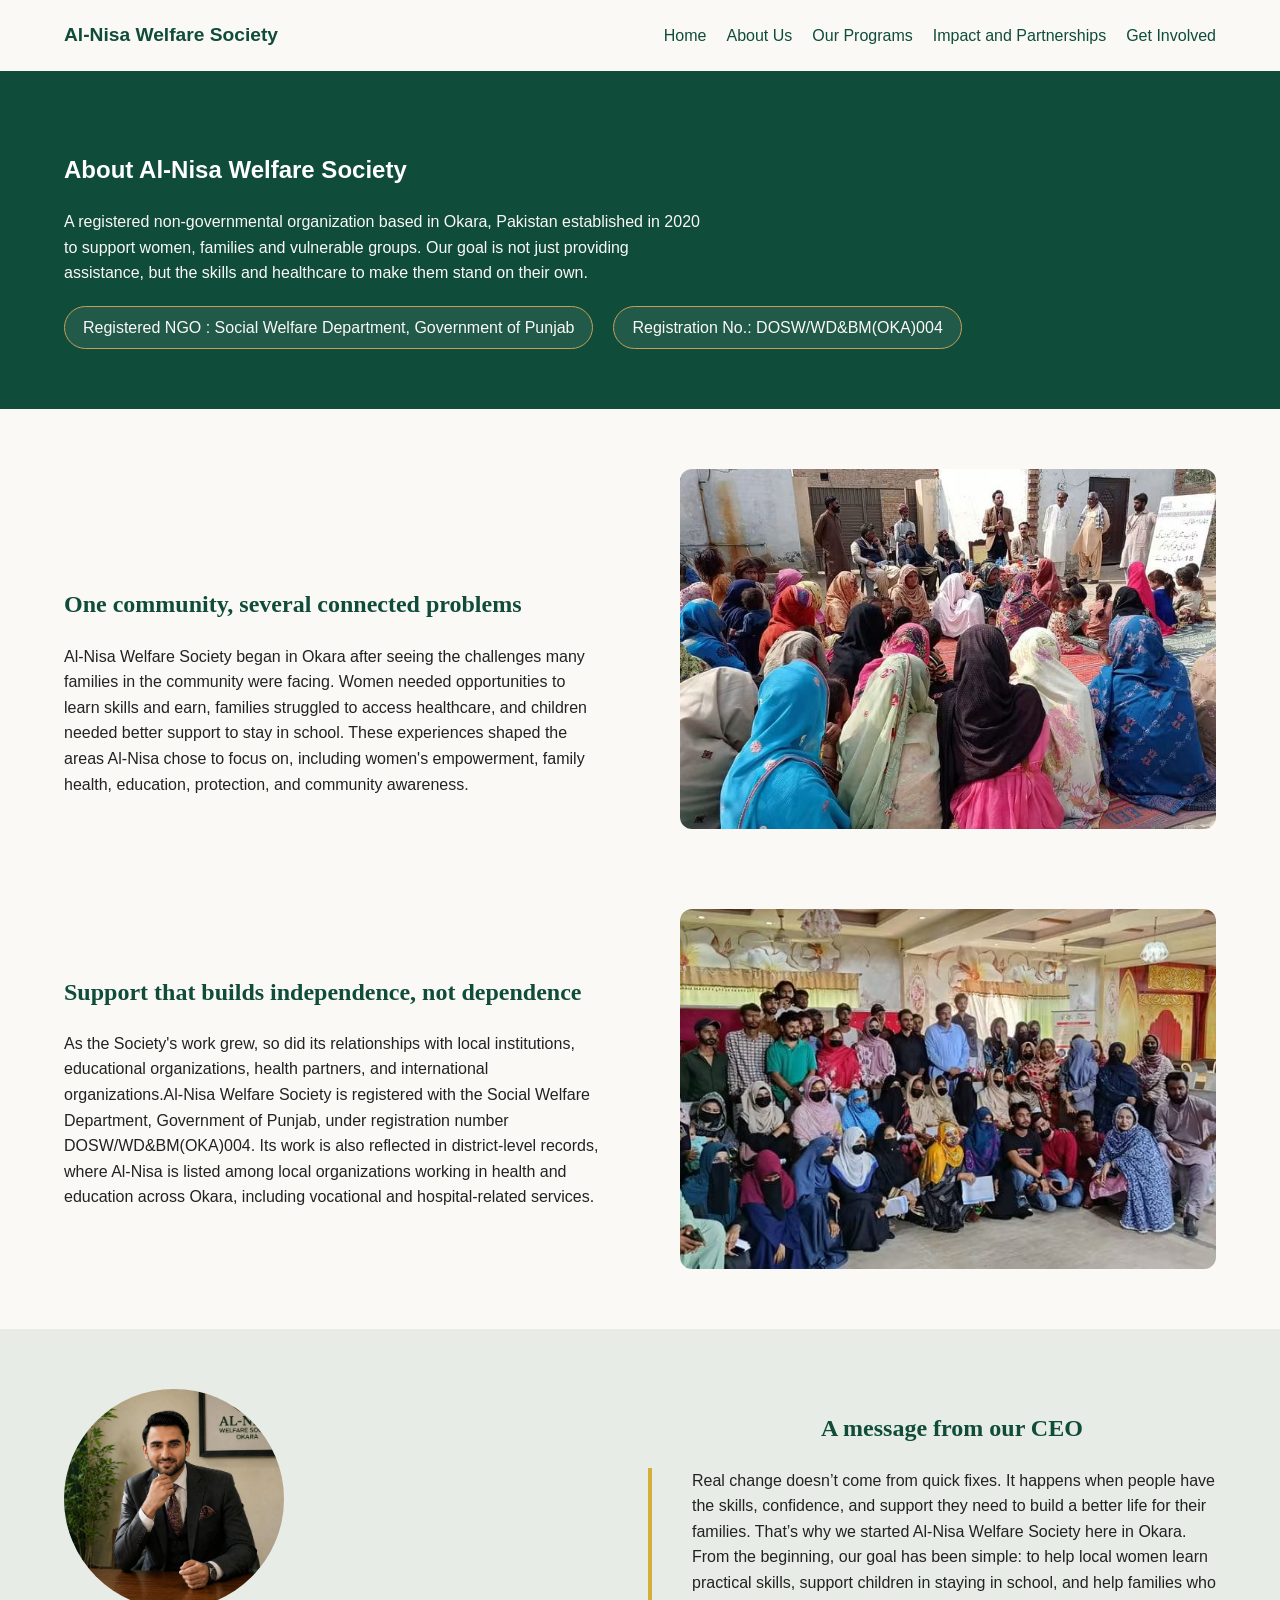
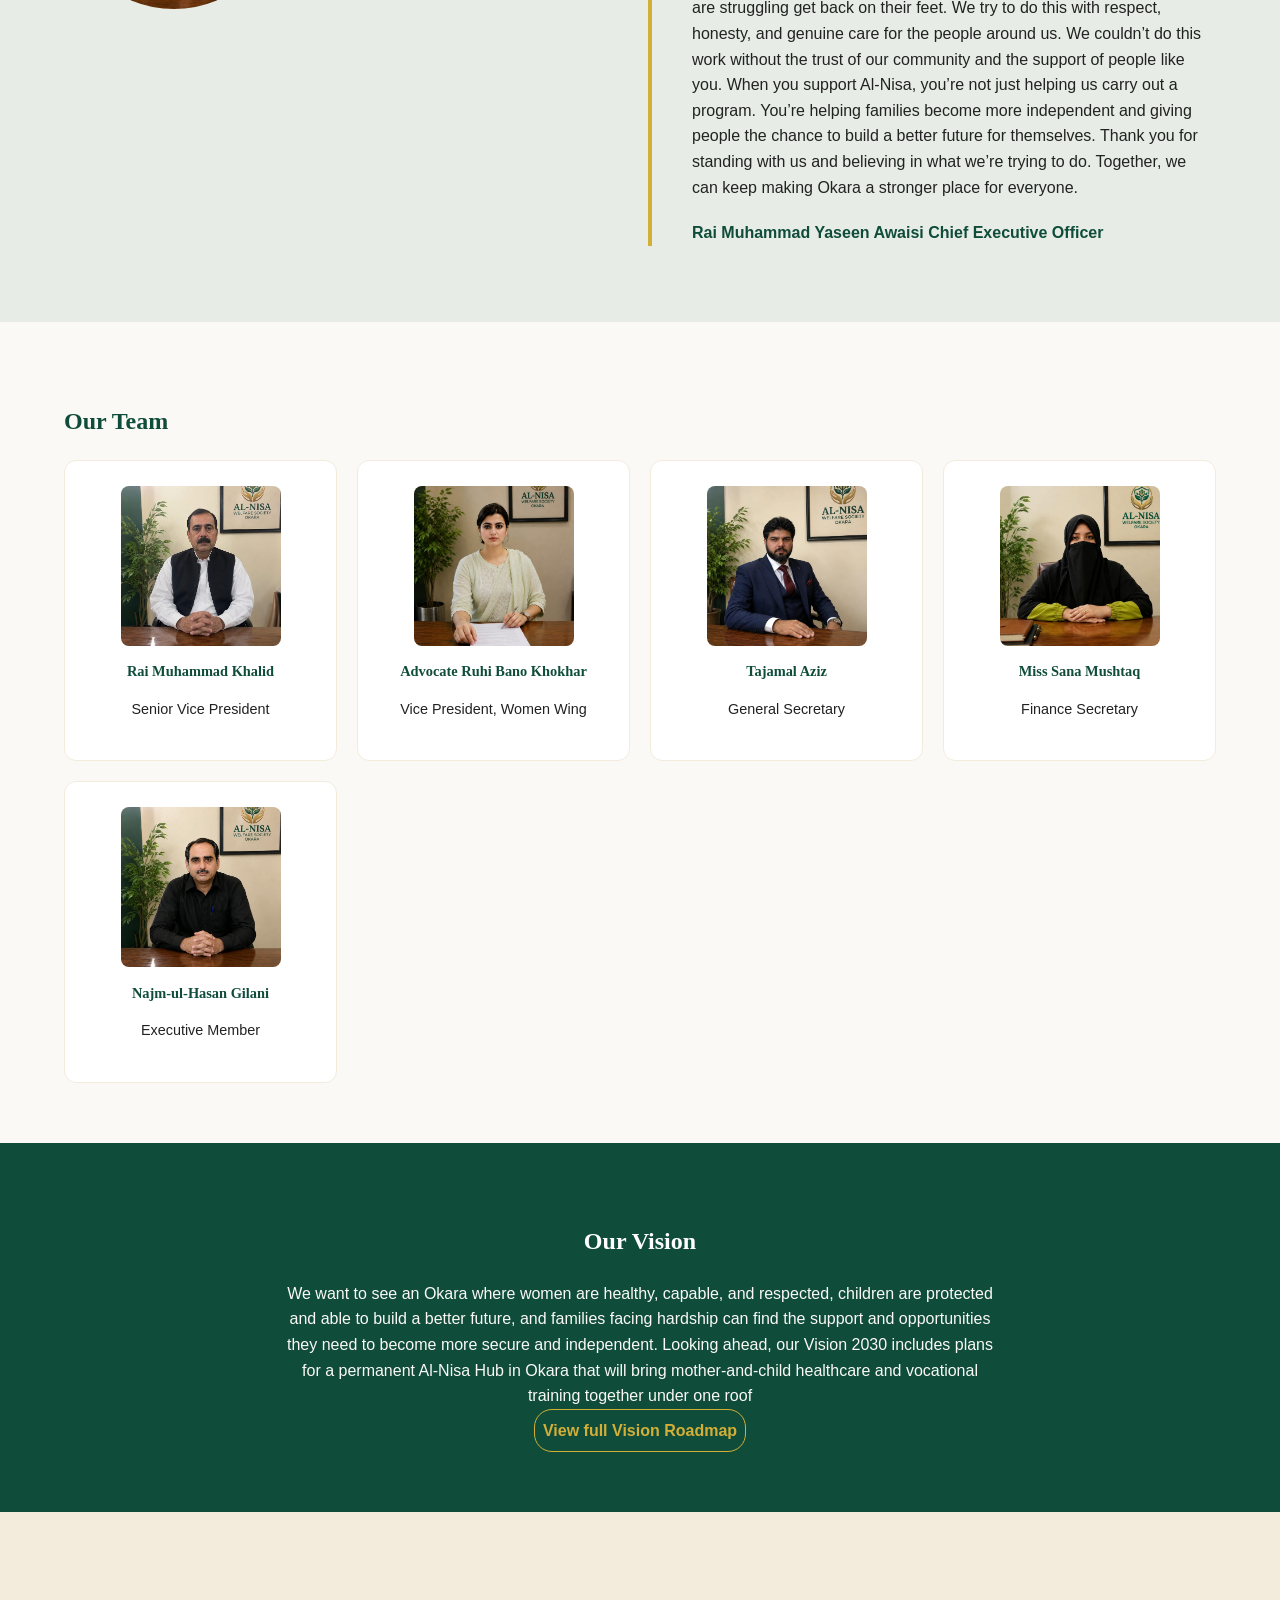
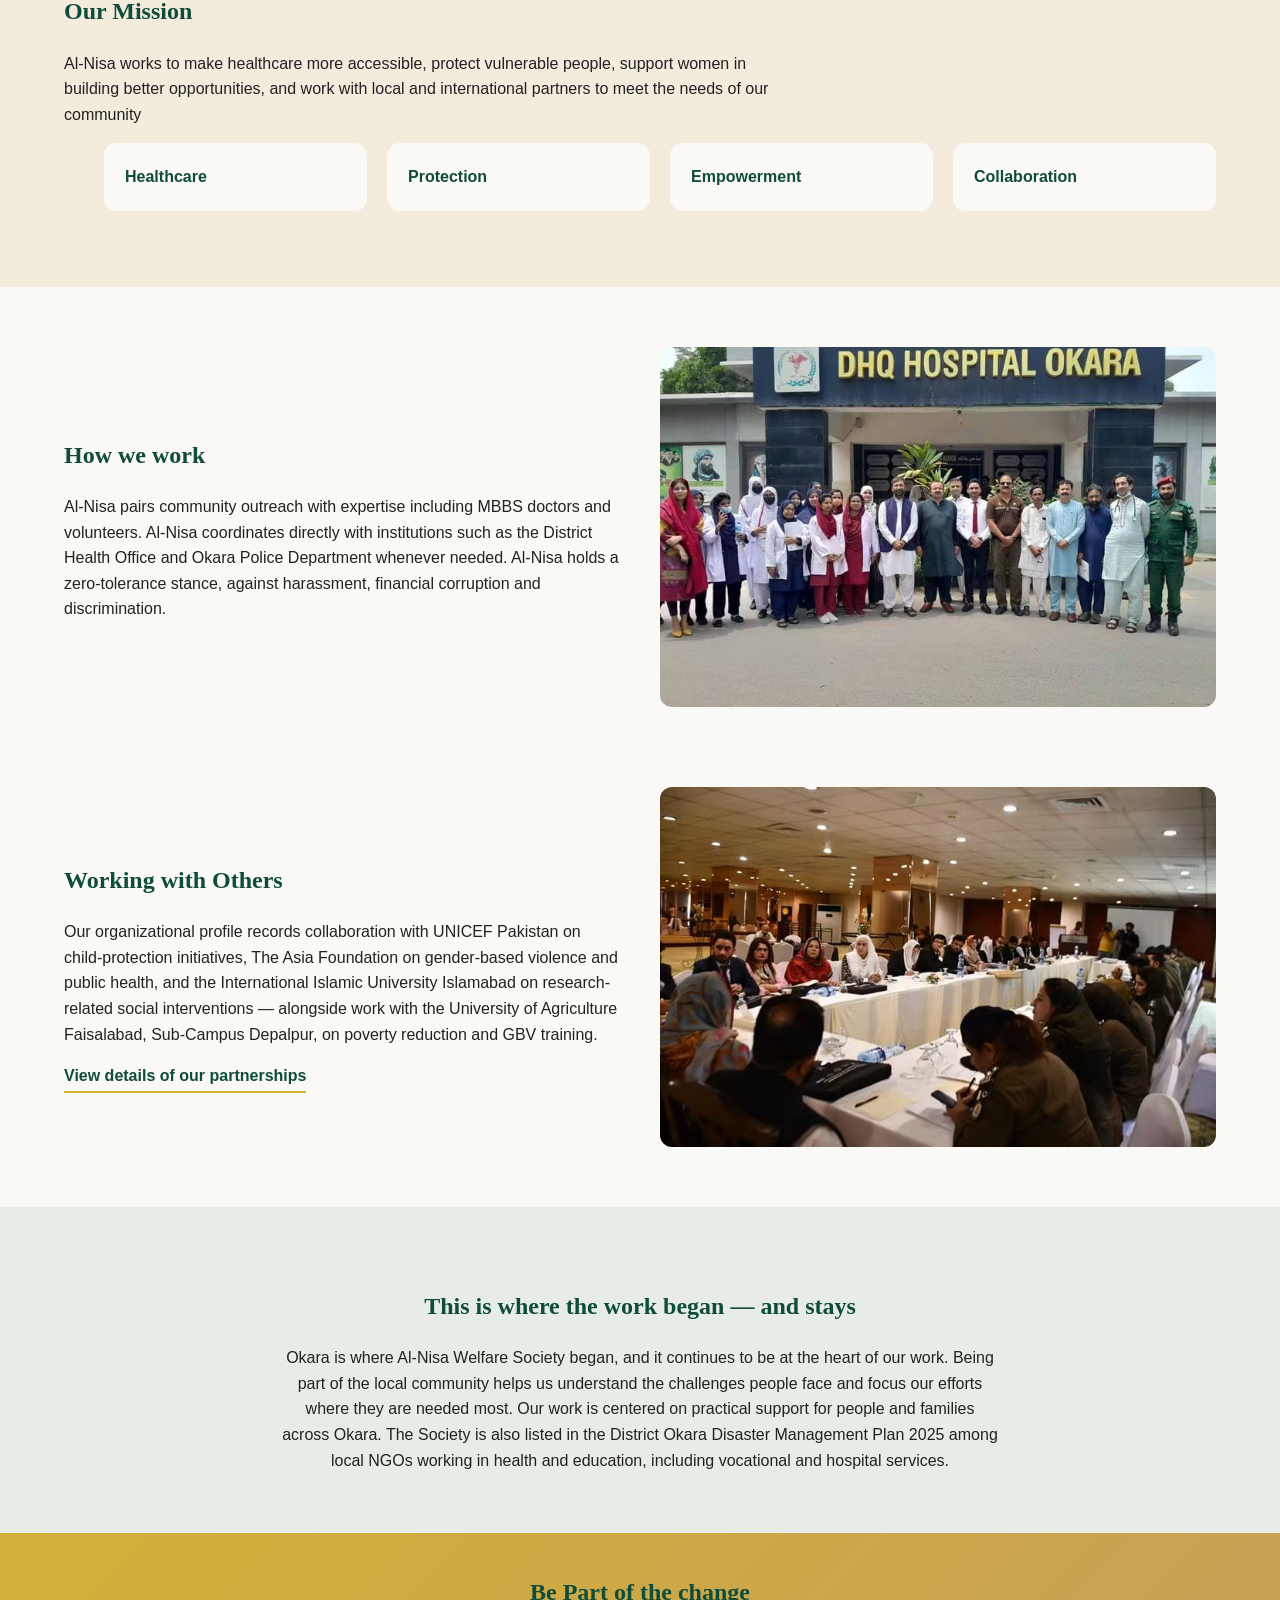
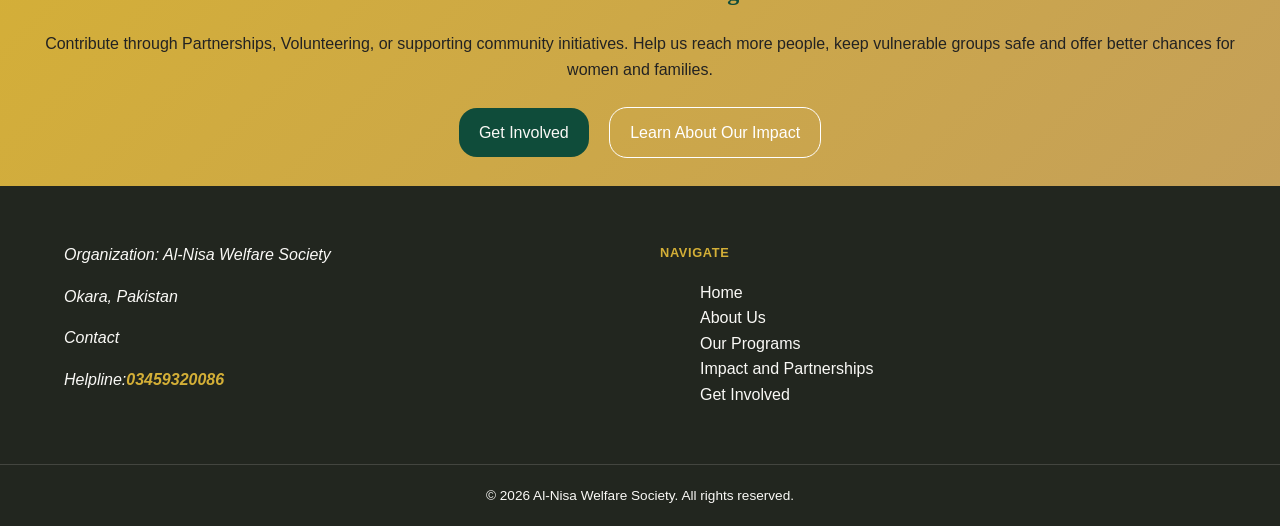
==== about.html @ 131f91ba "Complete About Us page and update website" ====
<!DOCTYPE html>
<html lang="en">
<head>
    <meta charset="UTF-8">
    <meta name="viewport" content="width=device-width, initial-scale=1.0">
    <title>About Us _ Al-Nisa Welfare Society </title>
    <link rel="stylesheet" href="style.css">
</head>
<body>
    <header>
        <a href="index.html">Al-Nisa Welfare Society</a>
        <nav>
        <ul>
            <li><a href="index.html">Home</a></li>
            <li><a href="about.html">About Us</a></li>
            <li><a href="programs.html">Our Programs</a></li>
            <li><a href="impact.html">Impact and Partnerships</a></li>
            <li><a href="contact.html">Get Involved</a></li>
        </ul>
        </nav>
    </header>
    <main>
    <section id="about-hero">
    <h1>About Al-Nisa Welfare Society</h1>
    <p>A registered non-governmental organization based in Okara, Pakistan established in 2020 to support women, families and vulnerable groups.
    Our goal is not just providing assistance, but the skills and healthcare to make them stand on their own.</p>
    <ul class="credentials">
        <li>Registered NGO : Social Welfare Department, Government of Punjab</li>
        <li>Registration No.: DOSW/WD&amp;BM(OKA)004</li>
    </ul>
    </section>
    <section id="our-story">
        <div class="story-block">
     <article>
     <h2>One community, several connected problems </h2>
     <p>Al-Nisa Welfare Society began in Okara after seeing the challenges many families in the community were facing. Women needed opportunities to learn skills and earn, families struggled to access healthcare, and children needed better support to stay in school. These experiences shaped the areas Al-Nisa chose to focus on, including women's empowerment, family health, education, protection, and community awareness.</P>
      </article>
    <img src="images/buildIndependence.jpeg" alt="Al-Nisa Welfare Society community outreach session in Okara">
    </div>
      <div class="story-block reversed">
     <article>
      <h2>Support that builds independence, not dependence</h2>
      <p>As the Society's work grew, so did its relationships with local institutions, educational organizations, health partners, and international organizations.Al-Nisa Welfare Society is registered with the Social Welfare Department, Government of Punjab, under registration number DOSW/WD&BM(OKA)004. Its work is also reflected in district-level records, where Al-Nisa is listed among local organizations working in health and education across Okara, including vocational and hospital-related services.</p>
     </article>
      <img src="images/communityPresence.jpeg" alt="Community members gathered for an Al-Nisa Welfare Society awareness session">
     </div>
    </section>
    <section id="ceo-message">
        <div class="ceo-image"><img src="images/CEO.jpeg" alt="Rai Muhammad Yaseen Awais, Chief Executive Officer "></div>
         <div>
         <h2>A message from our CEO</h2>
         <div class="quote-wrap">
         <p>Real change doesn’t come from quick fixes. It happens when people have the skills, confidence, and support they need to build a better life for their families.
         That’s why we started Al-Nisa Welfare Society here in Okara. From the beginning, our goal has been simple: to help local women learn practical skills, support children in staying in school, and help families who are struggling get back on their feet. We try to do this with respect, honesty, and genuine care for the people around us.
         We couldn’t do this work without the trust of our community and the support of people like you. When you support Al-Nisa, you’re not just helping us carry out a program. You’re helping families become more independent and giving people the chance to build a better future for themselves.
         Thank you for standing with us and believing in what we’re trying to do. Together, we can keep making Okara a stronger place for everyone.</p>
         <p class="quote-sign">Rai Muhammad Yaseen Awaisi
         Chief Executive Officer</p>
        </div>
         </div>
        <!-- <div class="ceo-image"><img src="images/CEO.jpeg" alt="Rai Muhammad Yaseen Awais, Chief Executive Officer "></div> -->
        </section>
        <section id="our-team">
            <h2>Our Team</h2>
            <div class="card-grid">
            
        <article>
         <img src="images/khalid.jpeg" alt="Rai Muhammad Khalid, Senior Vice President">
         <h3>Rai Muhammad Khalid</h3> 
         <p>Senior Vice President</p>
        </article>
        <article>
         <img src="images/ruhi.jpeg" alt="Advocate Ruhi Bano Khokhar, Vice President, Women Wing ">
         <h3>Advocate Ruhi Bano Khokhar</h3> 
         <p>Vice President, Women Wing</p>
        </article>
        <article>
         <img src="images/tajamal.jpeg" alt="Tajamal Aziz, General Secretary">
         <h3>Tajamal Aziz</h3>
         <p>General Secretary</p>
        </article>
        <article>
         <img src="images/sana.jpeg" alt="Miss Sana Mushtaq, Finance Secretary" >
         <h3>Miss Sana Mushtaq</h3>
         <p>Finance Secretary</p>
        </article>
        <article>
         <img src="images/najm.jpeg" alt="Najm-ul-Hasan Gilani, Executive Member">
         <h3>Najm-ul-Hasan Gilani</h3>
         <p>Executive Member</p>
        </article>
        </div>
        </section>
        <section id="our-vision">
            <h2>Our Vision</h2>
            <p>We want to see an Okara where women are healthy, capable, and respected, children are protected and able to build a better future, and families facing hardship can find the support and opportunities they need to become more secure and independent.
            Looking ahead, our Vision 2030 includes plans for a permanent Al-Nisa Hub in Okara that will bring mother-and-child healthcare and vocational training together under one roof</p>
            <a href="programs.html" class="text-link">View full Vision Roadmap</a>
        </section>
        <section id="our-mission">
            <h2>Our Mission</h2>
            <p>Al-Nisa works to make healthcare more accessible, protect vulnerable people, support women in building better opportunities, and work with local and international partners to meet the needs of our community</p>
        <ul class="card-grid">
            <li>Healthcare</li>
            <li>Protection</li>
            <li>Empowerment</li>
            <li>Collaboration</li>
        </ul>
        </section>
        <section>
            <article class="work-row">
            <div>
            <h2>How we work</h2>
            <p>Al-Nisa pairs community outreach with expertise including MBBS doctors and volunteers. Al-Nisa coordinates directly with institutions such as the District Health Office and Okara Police Department whenever needed. Al-Nisa holds a zero-tolerance stance, against harassment, financial corruption and discrimination.</p>
            </div>
            <img src="images/dhqOkara.jpeg" alt="Al-Nisa Welfare Society representatives outside DHQ Hospital Okara during a coordination visit with district health officials">
            </article>
            <article class="work-row">
            <div>
            <h2>Working with Others</h2>
            <p>Our organizational profile records collaboration with UNICEF Pakistan on child-protection initiatives, The Asia Foundation on gender-based violence and public health, and the International Islamic University Islamabad on research-related social interventions — alongside work with the University of Agriculture Faisalabad, Sub-Campus Depalpur, on poverty reduction and GBV training.</p>
            <a href="impact.html" class="text-link">View details of our partnerships</a></div>
            <img src="images/partnershipMeeting.jpeg" alt="Al-Nisa Welfare Society representatives having meeting with partners">
            </article>
        </section>
        <section id="location">
            <h2>This is where the work began — and stays</h2>
            <p>Okara is where Al-Nisa Welfare Society began, and it continues to be at the heart of our work. Being part of the local community helps us understand the challenges people face and focus our efforts where they are needed most. Our work is centered on practical support
            for people and families across Okara. The Society is also listed in the District Okara Disaster Management Plan 2025 among local NGOs working in health and education, including vocational and hospital services.</p>
        </section>
         <section id="get-involved">
            <h2>Be Part of the change</h2>
            <P>Contribute through Partnerships, Volunteering, or supporting community initiatives. 
                Help us reach more people, keep vulnerable groups safe 
            and offer better chances for women and families.</P>
            <a href="contact.html">Get Involved</a>
           <a href="impact.html">Learn About Our Impact</a>
        </section>
    </main>   
    <footer>
        <div class="footer-flex">
        <address>
            <p>Organization: Al-Nisa Welfare Society</p>
            <p>Okara, Pakistan</p>
            <p>Contact</p>
            <p>Helpline:<a href="tel:+923459320086">03459320086</a></p>
        </address> 
        <div>
        <h4>Navigate</h4>
         <ul>
            <li><a href="index.html">Home</a></li>
            <li><a href="about.html">About Us</a></li>
            <li><a href="programs.html">Our Programs</a></li>
            <li><a href="impact.html">Impact and Partnerships</a></li>
            <li><a href="contact.html">Get Involved</a></li>
        </ul>
        </div>
        </div>
       <p>&copy; 2026 Al-Nisa Welfare Society. All rights reserved.</p>   
    </footer>  
        
</body>
</html>
---- style.css ----
*,
*::before,
*::after {
    box-sizing: border-box;
}
:root {
    --primary-green: #0F4C3A;
    --gold: #D4AF37;
    --bronze: #C5A059;
    --cream: #FAF9F6;
    --dark: #222222;
    --sage: #e7ede6;
    --sand: #f3ebdc;
    --charcoal:#22261f;
    --heading-font: Georgia, Serif;
    --body-font:Arial, sans-serif;
    --space-xs: 8px;
    --space-sm: 16px;
    --space-md: 20px;
    --space-lg: 40px;
    --space-xl: 80px;
}
.text-link {
    display: inline-flex;
    align-items: center;
    gap: 6px;
    color: var(--primary-green);
    font-weight: bold;
    text-decoration: none;
    border-bottom: 2px solid var(--gold);
    padding-bottom: 2px;
}
body {
    margin: 0;
    background-color: var(--cream);
    color: var(--dark);
    font-family: var(--body-font);
    overflow-x: hidden;
    line-height: 1.6;
}
header {
    background-color: var(--cream);
    padding: 20px 5%;
    display: flex;
    flex-wrap: wrap;
    flex-direction: row;
    justify-content: space-between;
    align-items: center;
}
header > a {
    color: var(--primary-green);
    text-decoration: none;
    font-weight: bold;
    font-size: 1.2rem;
}
nav a {
    color: var(--primary-green);
    text-decoration: none;
}
nav a {
  position: relative;
  padding-bottom: 4px;
}
nav a::after {
  content: "";
  position: absolute;
  left: 0; right: 0; bottom: 0;
  height: 2px;
  background: var(--gold);
  transform: scaleX(0);
  transition: transform 0.2s ease;
}
nav a:hover::after {
  transform: scaleX(1);
}
nav ul {
    list-style: none;
    margin: 0;
    padding: 0;
    display: flex;
    flex-wrap: wrap;
    gap: 20px;
}
#hero {
    display: grid;
    grid-template-columns: repeat(auto-fit, minmax(300px,1fr));
    gap: var(--space-sm);
    background-color: var(--primary-green);
    color: white;
    padding: var(--space-xl) 5%;
}
/* #hero h1 {
    color: white;
    font-size: 3rem;
     max-width: 800px; 
    font-family: var(--heading-font);
} */
 #hero h1 {
    font-size: clamp(2rem, 6vw, 3rem);
    color: white;
    max-width: 800px;
    font-family: var(--heading-font);
}
 #hero p {

    max-width: 700px;
} 
.hero-actions {
    display: flex;
    gap:var(--space-sm);   
}
#hero a {
    display: inline-block;
     padding: 12px 20px;  
    text-decoration: none;
}
#hero a:first-of-type {
    background-color: var(--gold);
    color:var(--primary-green);
}
#hero  a:last-of-type {
     border: 1px solid white;
     color: white;
}
.hero-image {
    height: 390px;
    width: 100%;
    object-fit: cover;
    border-radius: 12px;
}
section {
    padding:60px 5% 
}
h2 {
    color: var(--primary-green);
    font-family: var(--heading-font);
}
h3 {
    color: var(--primary-green);
    font-family: var(--heading-font);
}
#intro {
    /* display: flex;
    flex-direction: row; */
    display: grid;
    grid-template-columns: 0.9fr 1.1fr;
    gap: var(--space-md);
    justify-content: flex-start;
    padding: var(--space-xl);
}
#intro div {
    padding: var(--space-lg);
}

#focus-areas {
    background-color: var(--sage);
}
.card-grid {
    display: grid;
    grid-template-columns: repeat(auto-fit, minmax(250px,1fr));
    gap:var(--space-md) ; 
}
#focus-areas article {
    background-color: white;
    padding: 25px;
    border: 1px solid var(--sand);
    border-radius: 12px;
}
.card-grid > article > div {
    color: var(--gold);
    background-color: var(--primary-green);
    display: flex;
    align-items: center;
    justify-content: center;
    width: 44px;
    height: 44px;
    border-radius: 8px;
}
#impact {
    background-color: var(--primary-green);
    color: var(--cream);
}

#impact h2 {
    color: var(--cream);
}
#impact > p {
    max-width: 700px;
}
#impact dl {
     display: flex;
     flex-direction: column; 
     gap: var(--space-md);
     background-color: var(--primary-green);

    /* display: grid;
    grid-template-columns: repeat(auto-fit, minmax(150px,1fr));
    gap:var(--space-md) ; */
}
#impact dl > div {
     display: flex;
    flex-direction: row;
    align-items: baseline;
    justify-content: flex-start;
    gap: var(--space-sm);
    border-bottom: 1px solid var(--gold);
    padding: var(--space-md) 4px;
    
    /* background-color: white;
    border: 2px solid var(--gold);
    border-radius: 8px;
    padding: 30px; */
}
#impact dt {
    color:var(--gold);
    font-size: 2.25rem;
    font-weight: bold;    
    width: 120px;
}
#impact dd{
    color: var(--cream);
    font-size: 1rem;
    font-weight: normal;
}
#partners{
    background-color: var(--sand);
}
.cards {
    display: grid;
    grid-template-columns: repeat(auto-fit, minmax(250px,1fr));
    gap:var(--space-md) ; 
}
#ngo-work hr {
     border: none; 
        border-top: 1px solid var(--sage); 
        margin: var(--space-md) 0; 
    }

#partners article {
    background-color: white;
    padding: 25px;
    border: 1px solid var(--sand);
    border-radius: 12px;
}
#about-hero {
    background-color: var(--primary-green);
    color: var(--cream);
}
#about-hero h1 {
    color: white;
    max-width: 700px;
}
#about-hero p {
    max-width: 640px;
    margin-top: var(--space-sm);
}
.credentials {
    list-style: none;
    margin: var(--space-md) 0 0;
    padding: 0;
    display: flex;
    flex-wrap: wrap;
    gap: var(--space-md);
}
.credentials li {
    background: rgba(255, 255, 255, 0.08);
    border: 1px solid var(--bronze);
    border-radius: 100px;
    padding: 8px 18px;
}
 /* #our-team {
    background-color: white;
    padding: 25px;
    border: 1px solid var(--sand);
    border-radius: 12px;

 } */
  #our-story {
    background-color: var(--cream);
  }
  .story-block {
    display: grid;
    /* grid-template-columns: 1.1fr 0.9fr; */
    grid-template-columns: repeat(auto-fit, minmax(250px,1fr));
    gap: var(--space-xl);
    align-items: center;
  }
  .story-block img {
    margin-bottom: var(--space-xl);
    width: 100%;
    height: 40vh;
    object-fit: cover;
    border-radius: 12px;

  }
  .story-block.reversed img {
    margin-bottom: 0;
  }
  #ceo-message {
    background-color: var(--sage);
    display: grid;
    grid-template-columns: repeat(auto-fit, minmax(250px,1fr));
    gap: var(--space-sm);
  }
  #ceo-message h2 {
    padding-left: var(--space-lg);
    text-align: center;
  }
  
.quote-wrap  {
    padding-left: var(--space-lg);
    border-left: 4px solid var(--gold);
    max-width: 780px; 
    margin: 0 auto;
}
.quote-sign {
    color: var(--primary-green);
    margin-top: var(--space-md);
    font-weight: bold;
}
.ceo-image img {
    height: 220px;
    width: 220px;
    object-fit: cover;
    object-position: top;
      border-radius: 50%; 
      max-width: 100%;   
    margin: 0 auto;
}
 #our-team article {
    background-color: white;
    padding: 25px;
    border: 1px solid var(--sand);
    border-radius: 12px;

 }
 #our-team img {
    height: 160px;
    width: 160px;
    object-fit: cover;
    display: block;
    margin: 0 auto;
    border-radius: 8px ;
 }
 #our-team h3 {
    text-align: center;
    font-size: 0.9rem;
 }
 #our-team p {
    text-align: center;
    font-size: 0.9rem;
 }
 #our-vision {
    background-color: var(--primary-green);
    text-align: center;
 }
 #our-vision h2 {
    color: white;
 }
 #our-vision > p {
    max-width: 720px;
    margin: var(--space-md) auto 0;
    color: var(--cream);
 }
 #our-vision a {
    color: var(--gold);
    border: 1px solid var(--gold);
    border-radius: 18px;
    padding: var(--space-xs);
 }
 #our-mission {
    background-color: var(--sand);
 }
 #our-mission > p {
    max-width: 720px;
 }
 .card-grid {
    list-style: none;
 }
 .card-grid li {
    background-color: var(--cream);
    border: 1px solid var(--cream);
    color: var(--primary-green);
    border-radius: 12px;
    padding: var(--space-md);
    font-weight: bold;
 }
 .work-row {
       display: grid;
       grid-template-columns: repeat(auto-fit, minmax(200px, 1fr));
       gap: var(--space-lg);
       align-items: center;
       margin-bottom: var(--space-xl);
 }
 .work-row:last-child {
    margin-bottom: 0;
 }
 .work-row img {
    width: 100%;
    height: 40vh;
    object-fit: cover;
    border-radius: 12px;
 }
 #location {
    background-color: var(--sage);
    text-align: center;
 }
 #location > p {
    max-width: 720px;
    text-align: center;
    margin: var(--space-sm) auto 0;
 }

#get-involved {
    background: linear-gradient(135deg, var(--gold), var(--bronze));
    padding: var(--space-md);
    text-align: center;
}
#get-involved a {
    display: inline-block;
     padding: 12px 20px;  
    text-decoration: none;
    margin: var(--space-xs);
}
#get-involved a:first-of-type {
    background-color: var(--primary-green);
    color:var(--cream);
    border-radius: 18px;
}
#get-involved  a:last-of-type {
     border: 1px solid white;
     color: white;
     border-radius: 18px;
}
footer{
    background-color:var(--charcoal);
    color: var(--cream);
}
.footer-flex {
    display: grid;
    grid-template-columns: repeat(auto-fit, minmax(200px, 1fr));
    gap: var(--space-lg);
    padding: var(--space-lg) 5%;
}
footer a {
    text-decoration: none;
    color: var(--cream);
}
footer address a {
    color: var(--gold);
    font-weight: bold;
    text-decoration: none;
}
footer h4 {
    color: var(--gold);
    font-family: var(--body-font);
    font-size: 0.8rem;
    letter-spacing: 0.05em;
    text-transform: uppercase;
    margin-bottom: var(--space-sm);
}
footer ul {
    list-style: none;
}
footer > p {
    border-top: 1px solid rgba(250,249,246,0.15);
    padding: var(--space-md) 5%;
    margin: 0;
    text-align: center;
    font-size: 0.85rem;
}
@media (max-width: 700px) {
  #intro {
    grid-template-columns: 1fr;
    padding: var(--space-md);
  }
  #intro div {
    padding: var(--space-sm);
  }
}
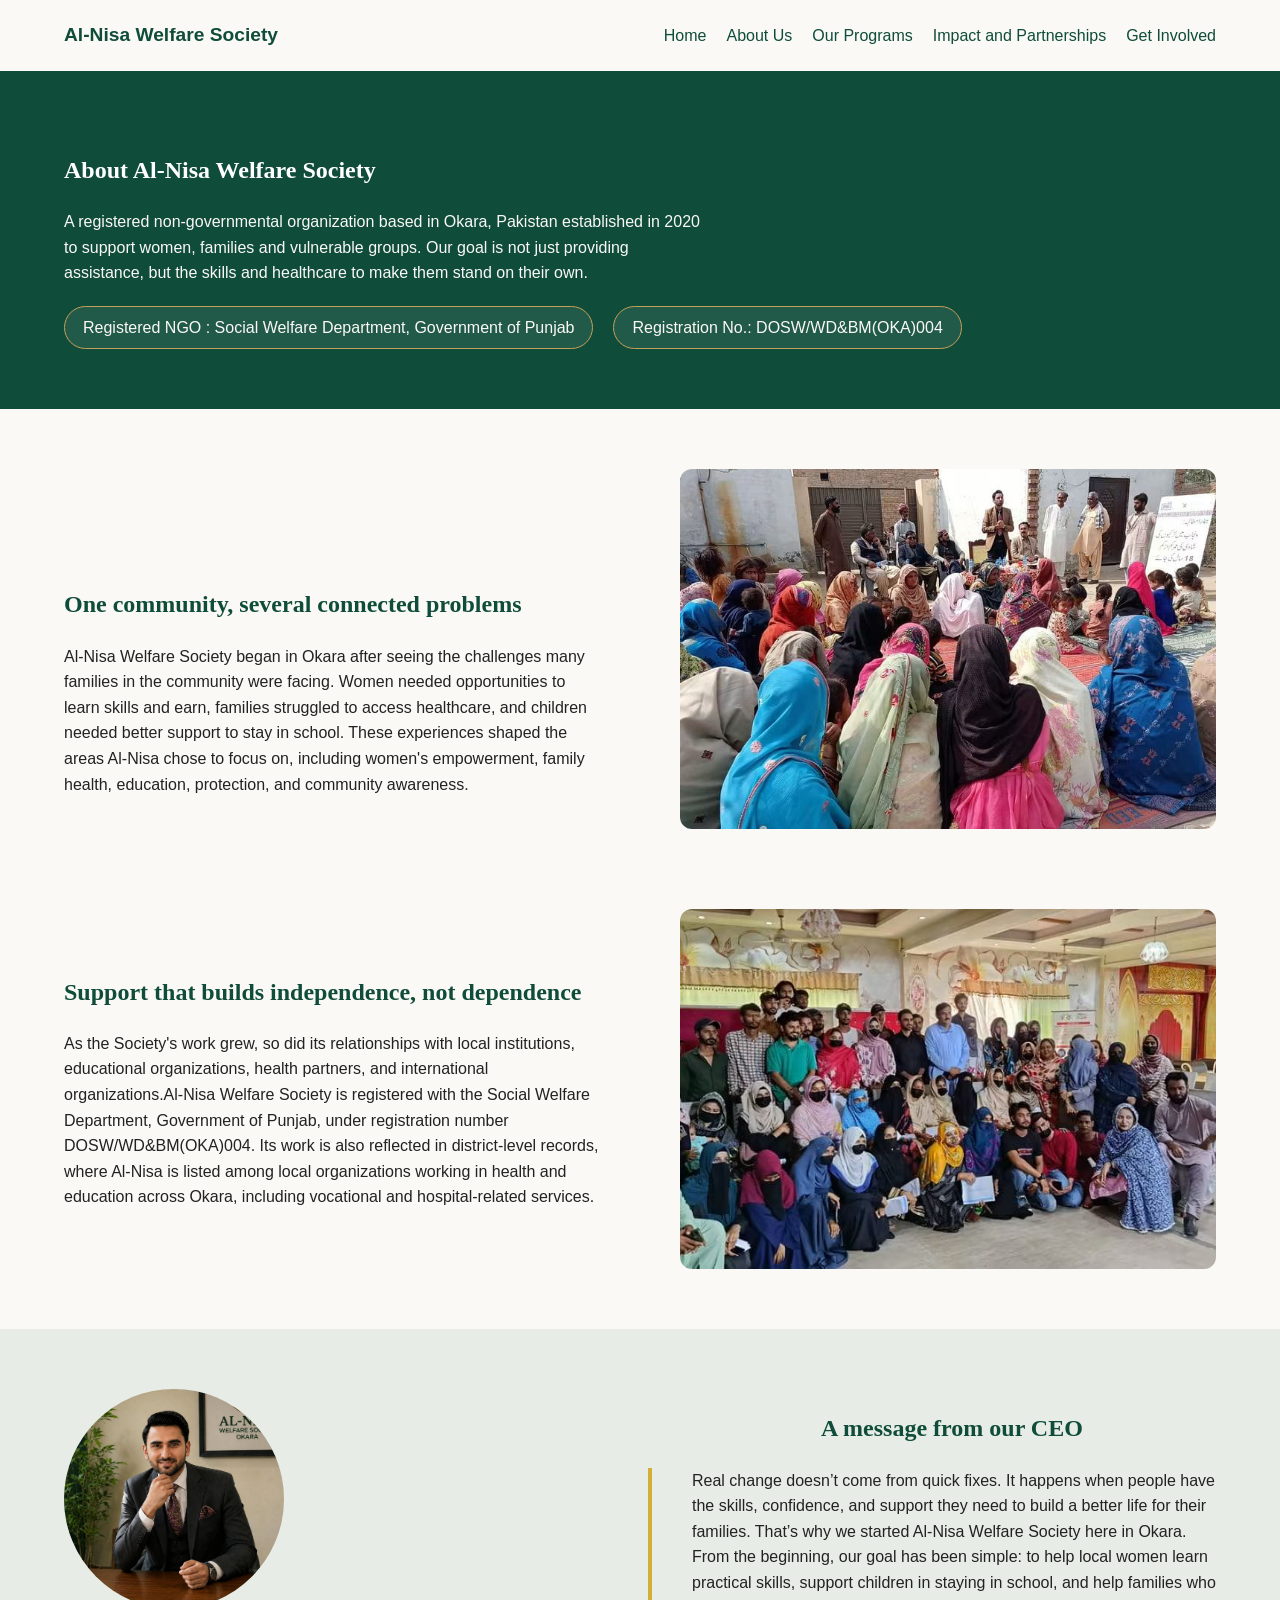
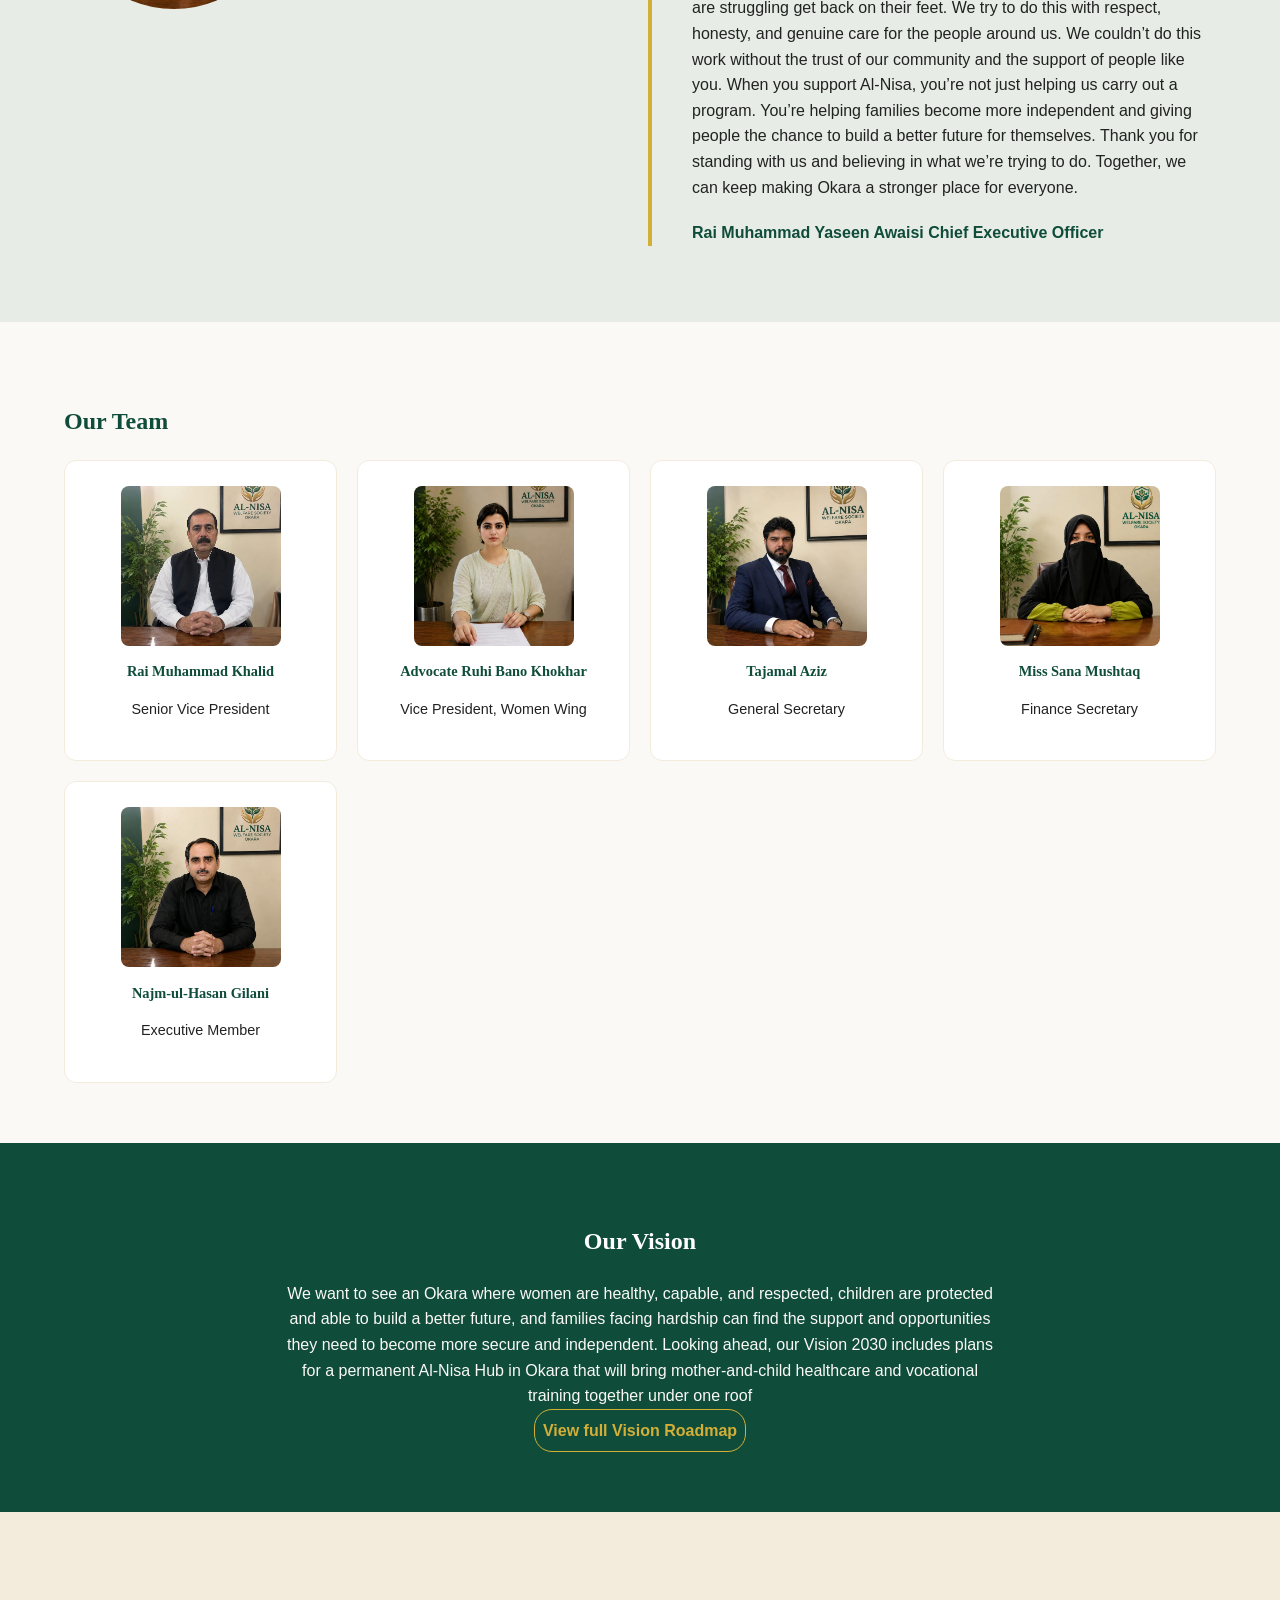
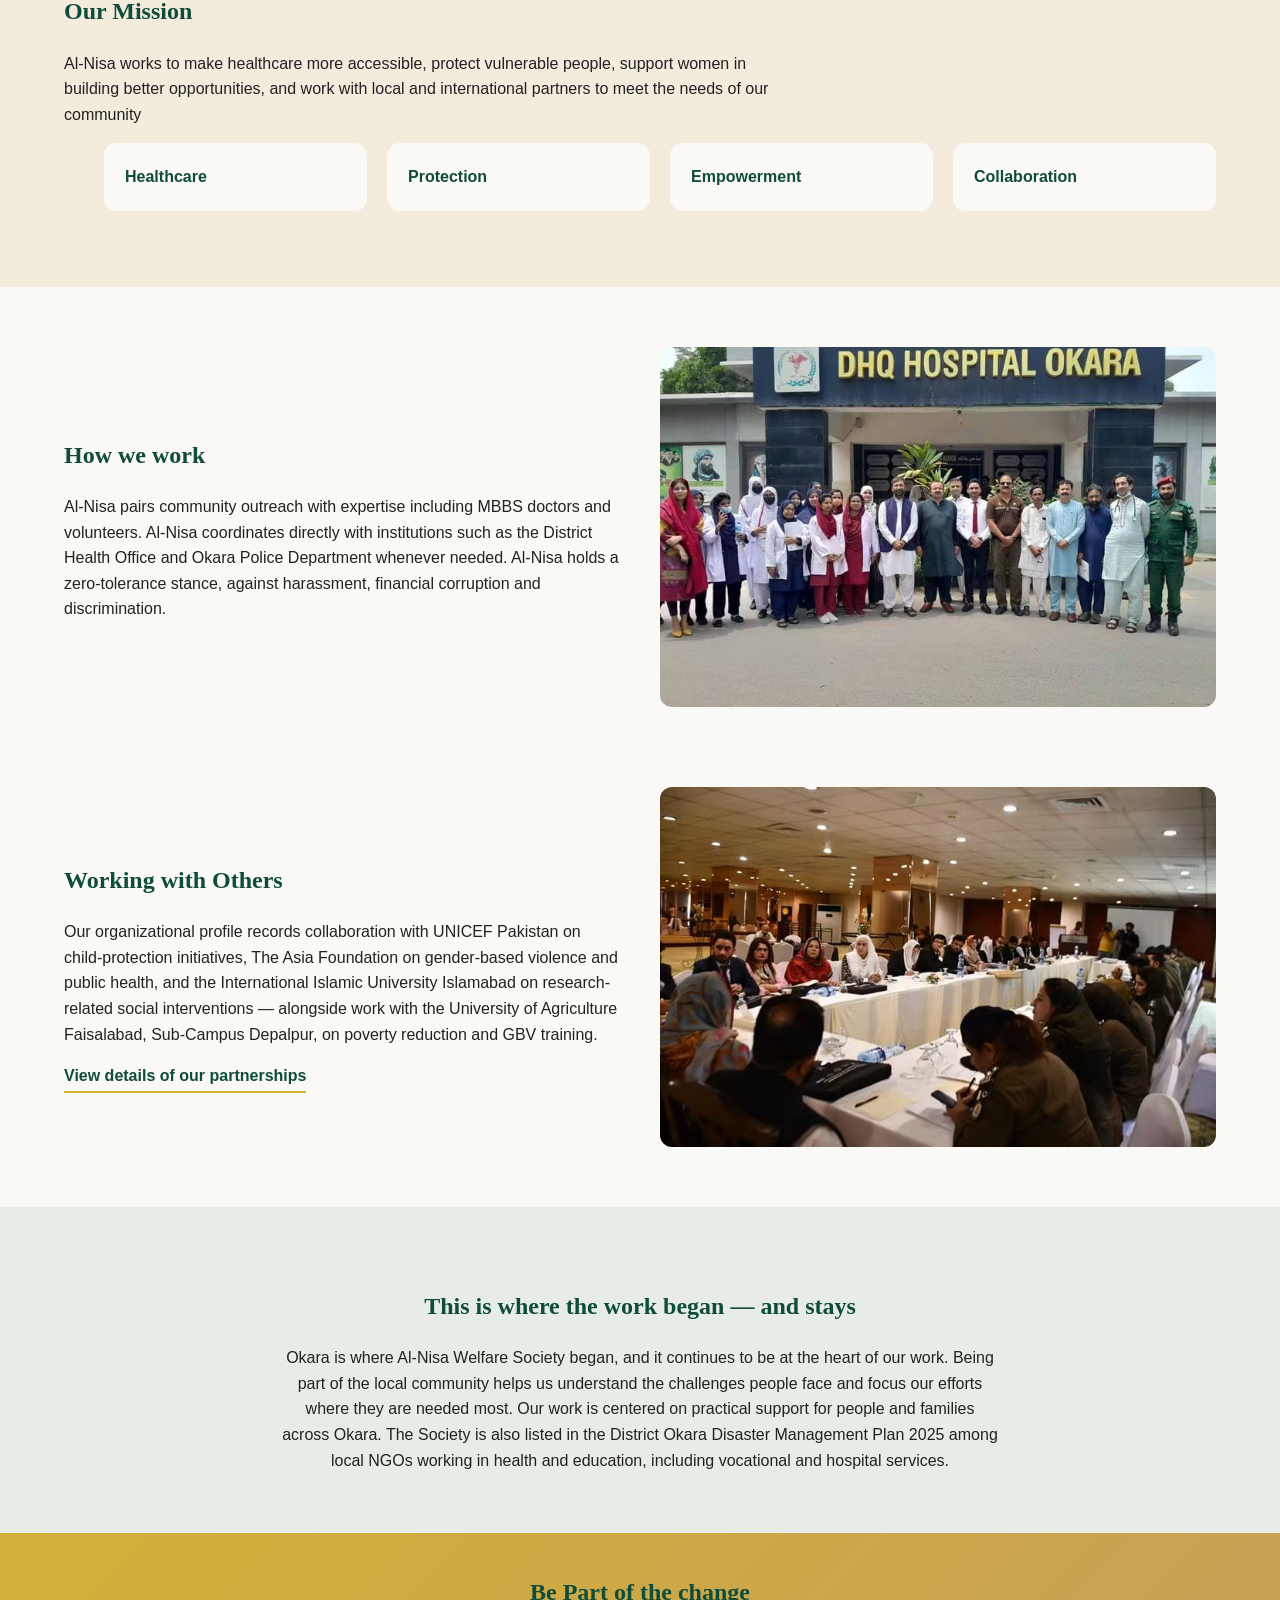
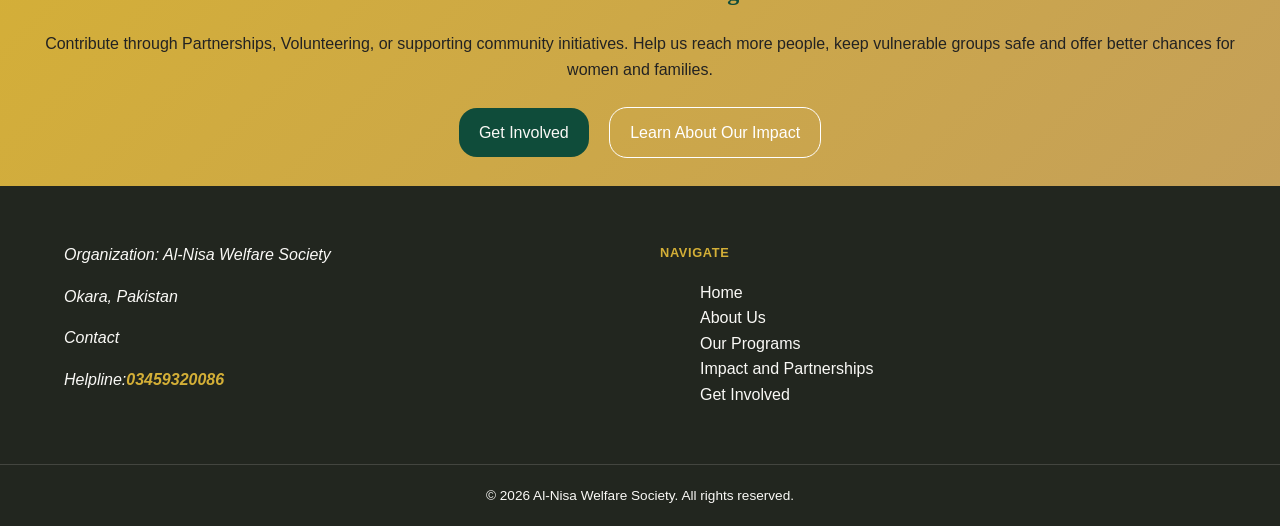
==== commit 5351a7c2: "Complete Programs page" ====
--- a/about.html
+++ b/about.html
@@ -3,7 +3,7 @@
 <head>
     <meta charset="UTF-8">
     <meta name="viewport" content="width=device-width, initial-scale=1.0">
-    <title>About Us _ Al-Nisa Welfare Society </title>
+    <title>About Us | Al-Nisa Welfare Society </title>
     <link rel="stylesheet" href="style.css">
 </head>
 <body>
@@ -58,7 +58,7 @@
          Chief Executive Officer</p>
         </div>
          </div>
-        <!-- <div class="ceo-image"><img src="images/CEO.jpeg" alt="Rai Muhammad Yaseen Awais, Chief Executive Officer "></div> -->
+        <!-- <div class="ceo-image"><img src="images/CEO.jpeg" alt="Rai Muhammad Yaseen Awaisi, Chief Executive Officer "></div> -->
         </section>
         <section id="our-team">
             <h2>Our Team</h2>
--- a/style.css
+++ b/style.css
@@ -14,11 +14,71 @@
     --charcoal:#22261f;
     --heading-font: Georgia, Serif;
     --body-font:Arial, sans-serif;
+    --line: #E3DED2;
     --space-xs: 8px;
     --space-sm: 16px;
     --space-md: 20px;
     --space-lg: 40px;
     --space-xl: 80px;
+    --radius: 12px;
+}
+body {
+    margin: 0;
+    background-color: var(--cream);
+    color: var(--dark);
+    font-family: var(--body-font);
+    overflow-x: hidden;
+    line-height: 1.6;
+}
+section {
+    padding:60px 5% 
+}
+h1, h2, h3, h4 {
+    color: var(--primary-green);
+    font-family: var(--heading-font);
+}
+header {
+    background-color: var(--cream);
+    padding: 20px 5%;
+    display: flex;
+    flex-wrap: wrap;
+    flex-direction: row;
+    justify-content: space-between;
+    align-items: center;
+}
+header > a {
+    color: var(--primary-green);
+    text-decoration: none;
+    font-weight: bold;
+    font-size: 1.2rem;
+}
+nav a {
+    color: var(--primary-green);
+    text-decoration: none;
+}
+nav a {
+  position: relative;
+  padding-bottom: 4px;
+}
+nav a::after {
+  content: "";
+  position: absolute;
+  left: 0; right: 0; bottom: 0;
+  height: 2px;
+  background: var(--gold);
+  transform: scaleX(0);
+  transition: transform 0.2s ease;
+}
+nav a:hover::after {
+  transform: scaleX(1);
+}
+nav ul {
+    list-style: none;
+    margin: 0;
+    padding: 0;
+    display: flex;
+    flex-wrap: wrap;
+    gap: 20px;
 }
 .text-link {
     display: inline-flex;
@@ -29,57 +89,6 @@
     text-decoration: none;
     border-bottom: 2px solid var(--gold);
     padding-bottom: 2px;
-}
-body {
-    margin: 0;
-    background-color: var(--cream);
-    color: var(--dark);
-    font-family: var(--body-font);
-    overflow-x: hidden;
-    line-height: 1.6;
-}
-header {
-    background-color: var(--cream);
-    padding: 20px 5%;
-    display: flex;
-    flex-wrap: wrap;
-    flex-direction: row;
-    justify-content: space-between;
-    align-items: center;
-}
-header > a {
-    color: var(--primary-green);
-    text-decoration: none;
-    font-weight: bold;
-    font-size: 1.2rem;
-}
-nav a {
-    color: var(--primary-green);
-    text-decoration: none;
-}
-nav a {
-  position: relative;
-  padding-bottom: 4px;
-}
-nav a::after {
-  content: "";
-  position: absolute;
-  left: 0; right: 0; bottom: 0;
-  height: 2px;
-  background: var(--gold);
-  transform: scaleX(0);
-  transition: transform 0.2s ease;
-}
-nav a:hover::after {
-  transform: scaleX(1);
-}
-nav ul {
-    list-style: none;
-    margin: 0;
-    padding: 0;
-    display: flex;
-    flex-wrap: wrap;
-    gap: 20px;
 }
 #hero {
     display: grid;
@@ -127,17 +136,6 @@
     width: 100%;
     object-fit: cover;
     border-radius: 12px;
-}
-section {
-    padding:60px 5% 
-}
-h2 {
-    color: var(--primary-green);
-    font-family: var(--heading-font);
-}
-h3 {
-    color: var(--primary-green);
-    font-family: var(--heading-font);
 }
 #intro {
     /* display: flex;
@@ -241,6 +239,7 @@
     padding: 25px;
     border: 1px solid var(--sand);
     border-radius: 12px;
+    color: black;
 }
 #about-hero {
     background-color: var(--primary-green);
@@ -410,6 +409,165 @@
     text-align: center;
     margin: var(--space-sm) auto 0;
  }
+ #programs-hero { 
+    background: var(--primary-green); 
+    color: white;
+ }
+ #programs-hero .eyebrow { 
+    color: var(--gold);
+    font-size: 0.78rem; 
+    letter-spacing: 0.1em;
+    text-transform: uppercase;
+    font-weight: bold; 
+}
+ #programs-hero h1 {
+    color: white; 
+    font-size: clamp(2rem, 5vw, 2.8rem);
+    margin-top: 8px;
+    max-width: 720px; 
+}
+ #programs-hero .lede { 
+    max-width: 680px;
+    margin-top: var(--space-md); 
+    font-size: 1.05rem;
+ }
+ #programs-hero p { 
+    max-width: 680px; 
+ }
+
+  .program {
+    display: grid; grid-template-columns: 1.05fr 0.95fr; 
+    gap: var(--space-xl);
+    align-items: start;
+    padding: var(--space-xl) 0; 
+    border-bottom: 1px solid var(--line);
+ }
+  .program:last-of-type { border-bottom: none; }
+  .program.reverse { order: 2; }
+  @media (max-width: 860px) { .program, .program.reverse{ grid-template-columns: 1fr; order: 0; } }
+  .program h2 { 
+    font-size: 1.6rem; 
+    margin-bottom: var(--space-sm);
+ }
+  .program h3 {
+    font-size: 1.05rem;
+    margin-top: var(--space-md); 
+    margin-bottom: 6px; 
+}
+  .fact-box { 
+    background: var(--cream); 
+    border: 1px solid var(--line); 
+    border-radius: var(--radius); 
+    padding: var(--space-md); 
+    margin: var(--space-md) 0; 
+    display: grid; 
+    gap: var(--space-sm); 
+}
+  .fact-box div span { 
+    display: block;
+    font-size: 0.72rem; 
+    letter-spacing: 0.06em; 
+    text-transform: uppercase; 
+    color: var(--bronze); 
+    font-weight: bold; 
+    margin-bottom: 3px; 
+}
+  .fact-box div p { 
+    margin: 0; 
+    font-size: 0.9rem; 
+    color: var(--dark); 
+}
+
+  #program-women { 
+    background: var(--cream); 
+}
+ #program-women img {
+    margin-bottom: var(--space-xl);
+    width: 100%;
+    height: 40vh;
+    object-fit: cover;
+    border-radius: 12px;
+}
+  #program-health { 
+    background: var(--sage); 
+}
+#program-health img {
+    margin-bottom: var(--space-xl);
+    width: 100%;
+    height: 40vh;
+    object-fit: cover;
+    border-radius: 12px;
+}
+  #program-child { 
+    background: var(--sand);
+ }
+ #program-child img {
+    margin-bottom: var(--space-xl);
+    width: 100%;
+    height: 40vh;
+    object-fit: cover;
+    border-radius: 12px;
+}
+  #program-health .program, #program-child .program { 
+    border-bottom: none; 
+}
+  /* .sub-split { display: grid; grid-template-columns: 1fr 1fr; gap: var(--space-lg); margin-top: var(--space-lg); }
+  @media (max-width: 700px) { .sub-split { grid-template-columns: 1fr; } }
+  .sub-split > div { background: white; border: 1px solid var(--line); border-radius: var(--radius); padding: var(--space-md); } */
+
+  #partners { 
+    background: var(--primary-green); 
+    color: var(--cream);
+ }
+  #partners h2 { 
+    color: white; 
+}
+  #partners > p { 
+    max-width: 720px; 
+}
+  .partner-tags { 
+    list-style: none; 
+    margin: var(--space-md) 0 0; 
+    padding: 0; 
+    display: flex; 
+    flex-wrap: wrap; 
+    gap: var(--space-sm); 
+}
+  .partner-tags li { 
+    background: rgba(255,255,255,0.08); 
+    border: 1px solid rgba(212,175,55,0.4); 
+    border-radius: 100px; 
+    padding: 8px 18px; 
+    font-size: 0.85rem; 
+}
+
+  #vision-tie { 
+    background: var(--sand); 
+    text-align: center; 
+}
+  #vision-tie p { 
+    max-width: 720px; 
+    margin: var(--space-sm) auto 0; 
+}
+  .vision-tag { 
+    display: inline-block; 
+    margin-top: var(--space-md); 
+    font-size: 0.72rem;
+    letter-spacing: 0.08em; 
+    text-transform: uppercase; 
+    color: var(--bronze); 
+    border: 1px solid var(--bronze); 
+    border-radius: 100px; 
+    padding: 4px 14px; 
+}
+
+  #impact-teaser { 
+    text-align: center; 
+}
+  #impact-teaser p {
+     max-width: 640px; 
+     margin: var(--space-sm) auto var(--space-md); 
+}
 
 #get-involved {
     background: linear-gradient(135deg, var(--gold), var(--bronze));
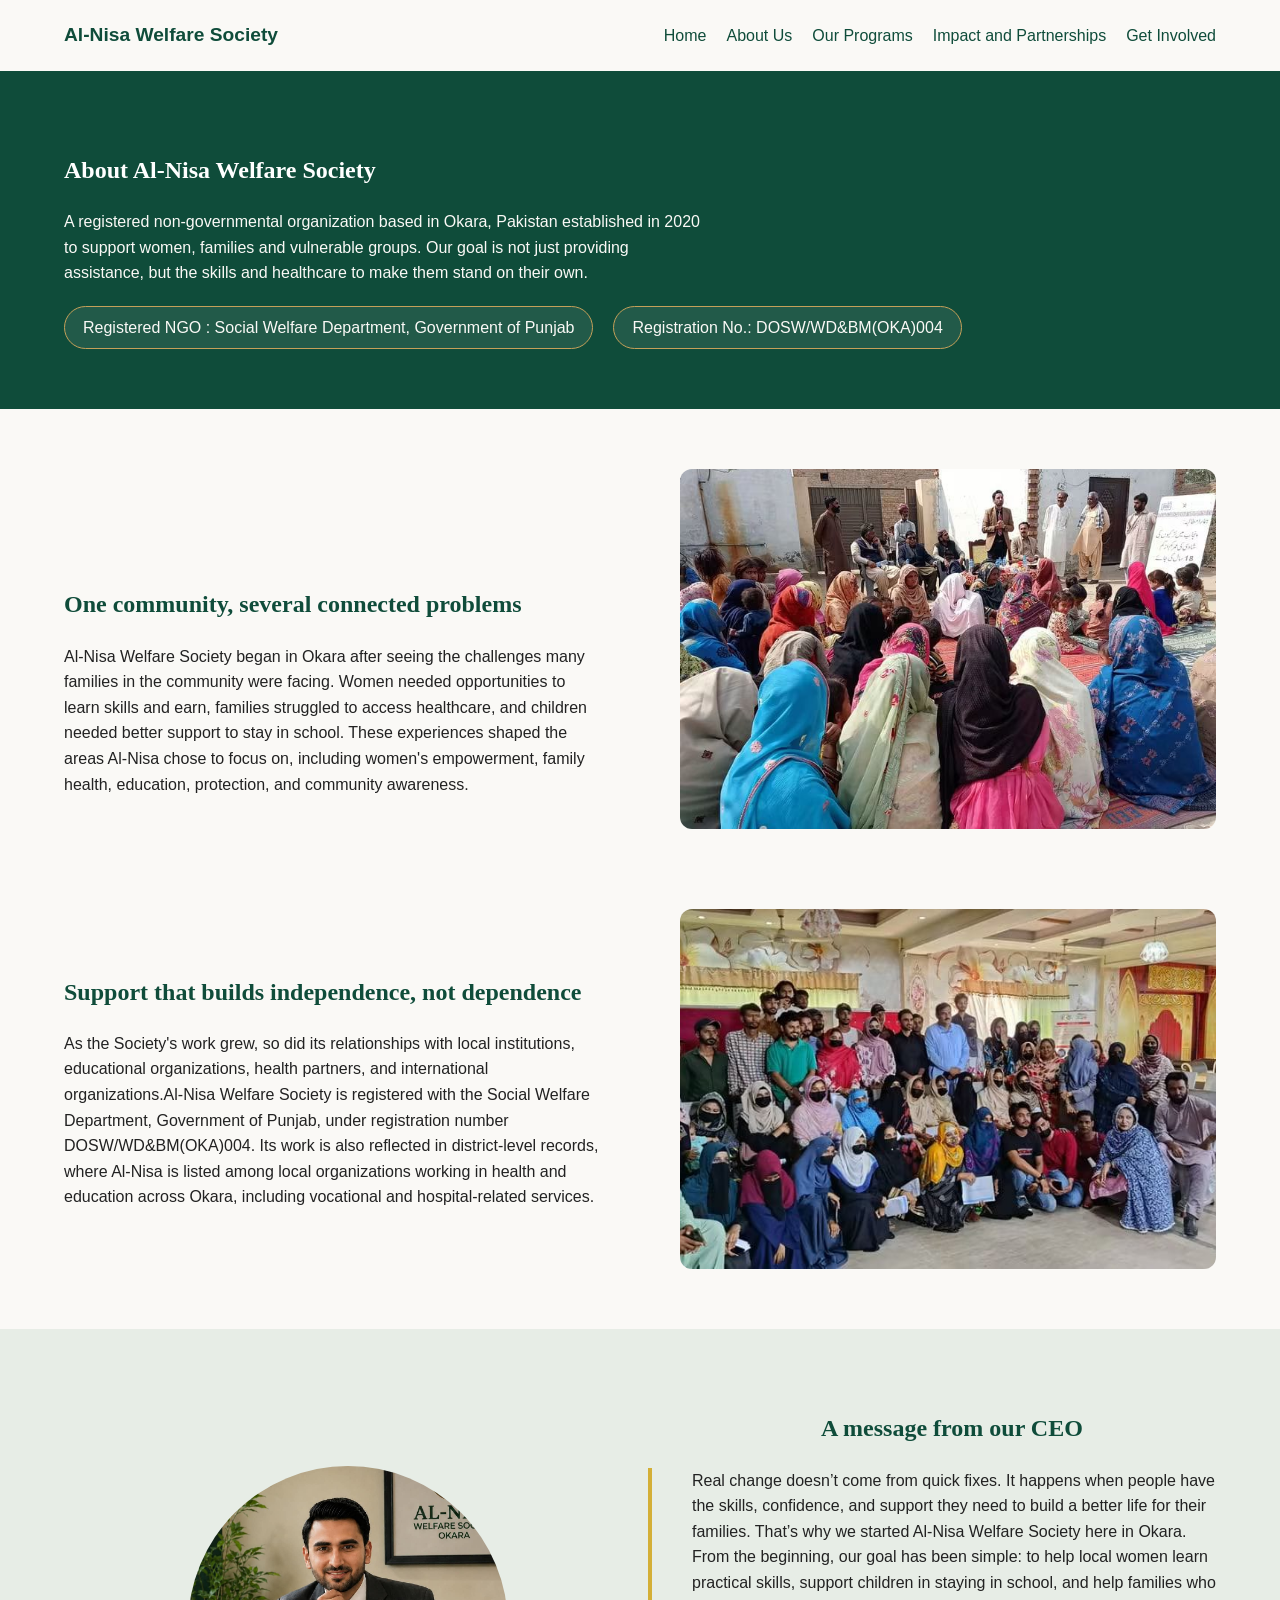
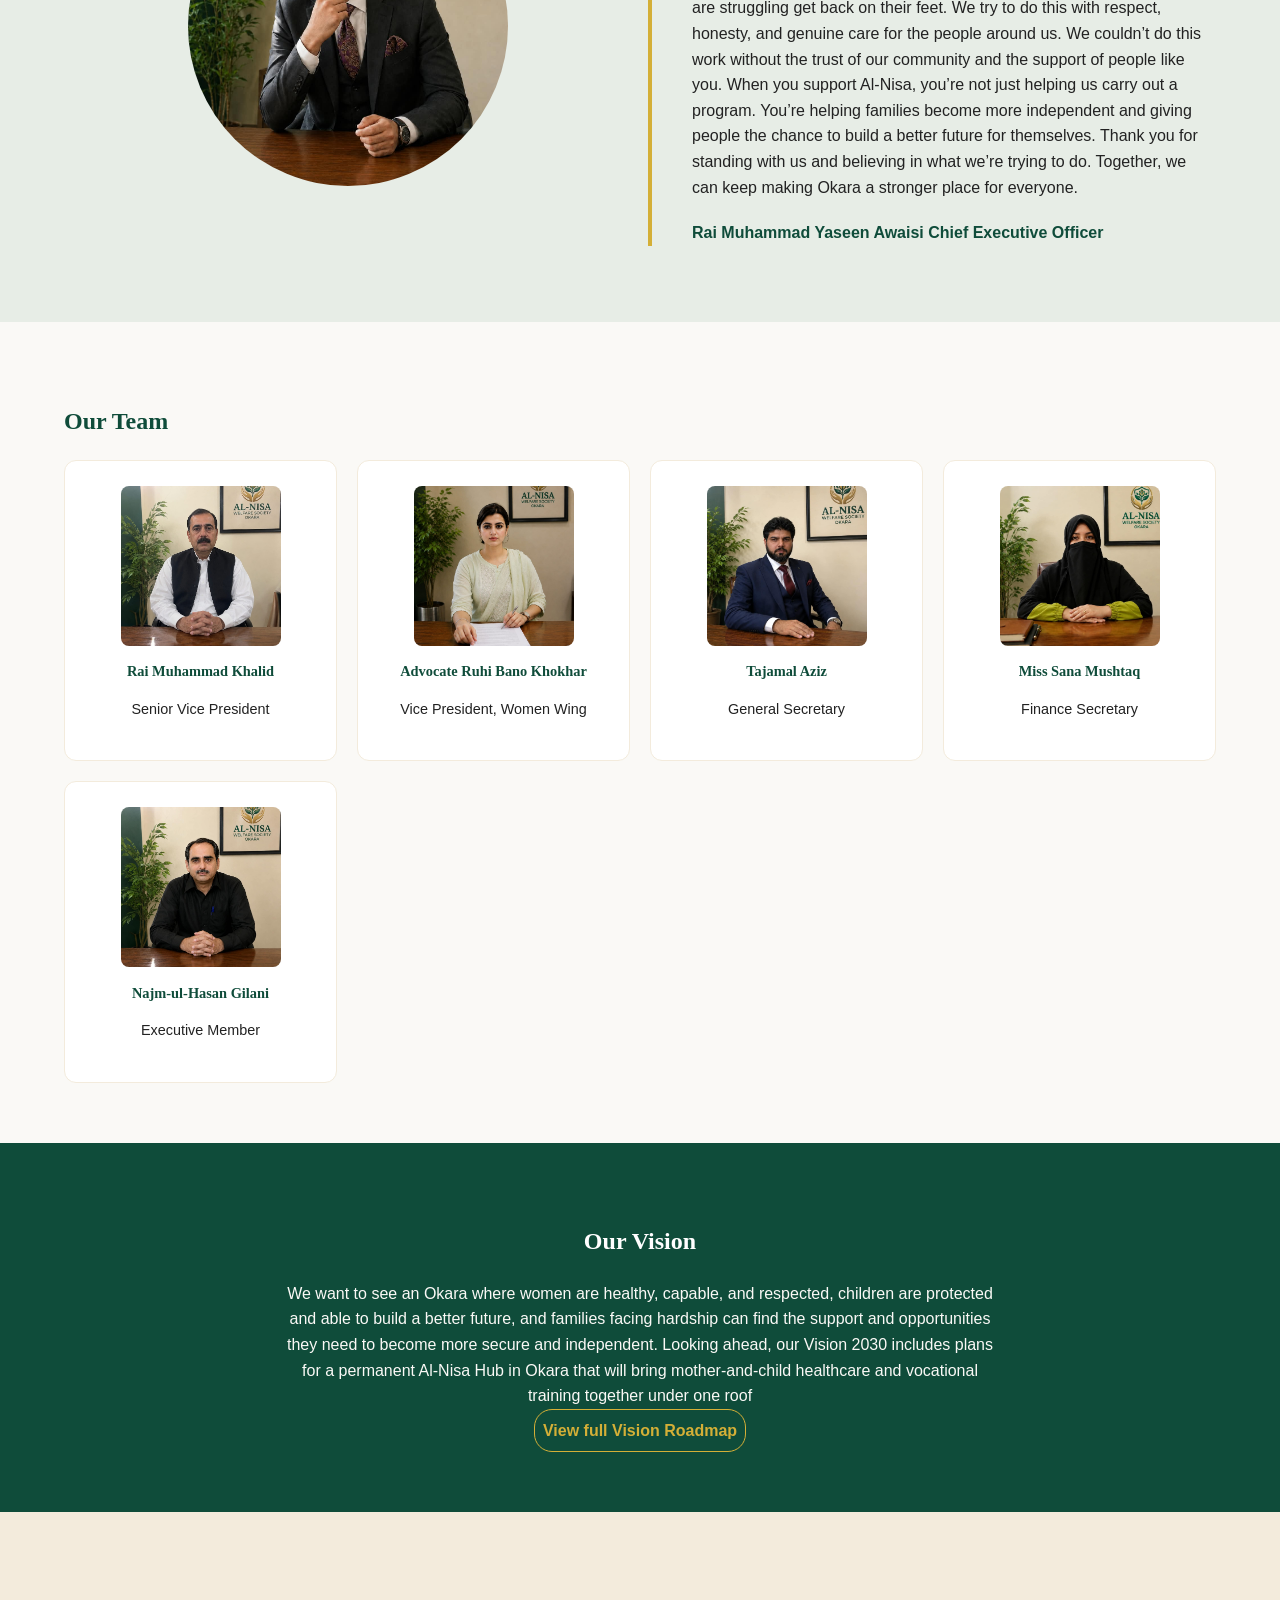
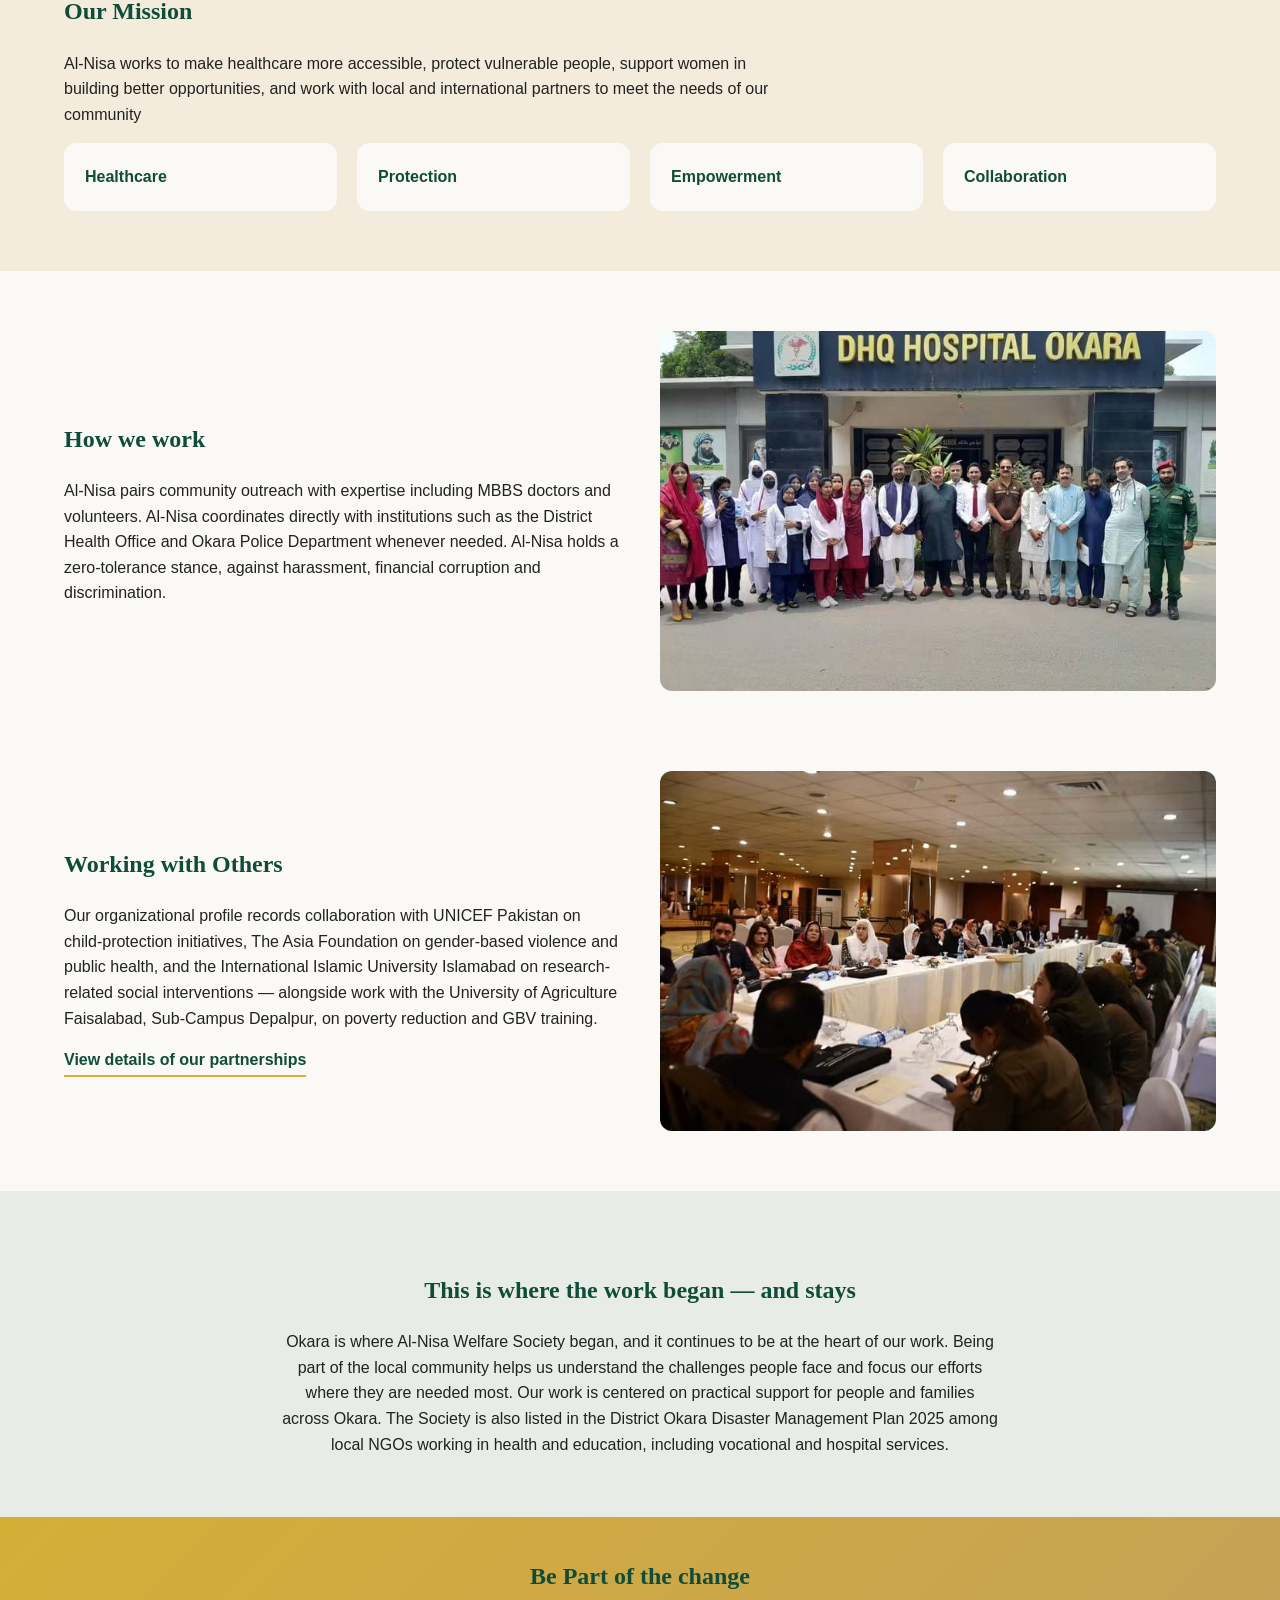
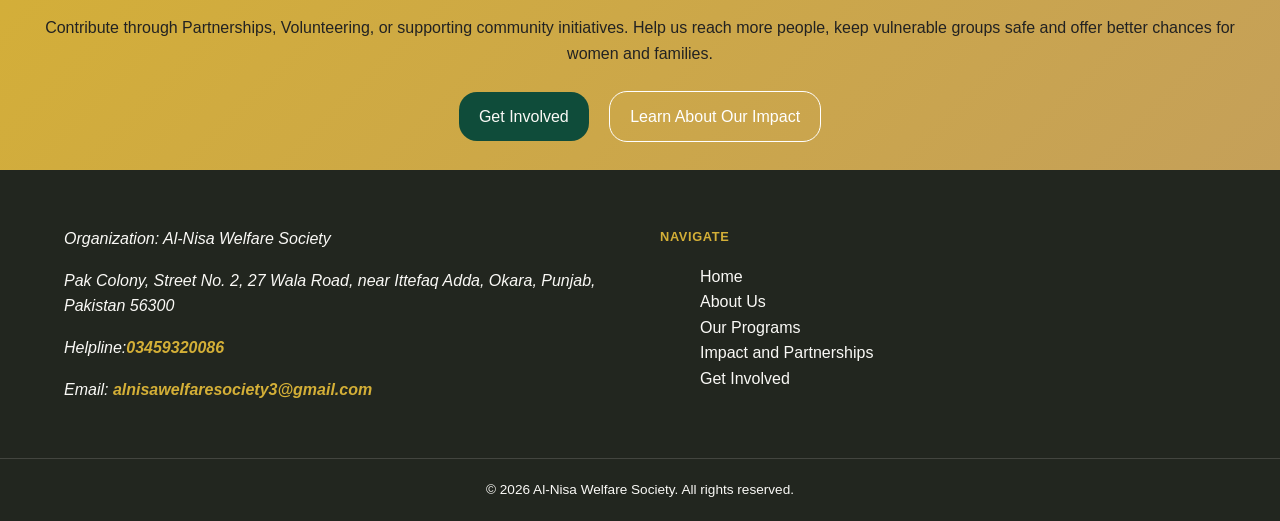
==== commit 1bccf8ba: "Build Get involved page and mobile navigation" ====
--- a/about.html
+++ b/about.html
@@ -10,7 +10,10 @@
     <header>
         <a href="index.html">Al-Nisa Welfare Society</a>
         <nav>
-        <ul>
+        <button class="menu-toggle" id="menuToggle" aria-label="Open navigation" aria-expanded="false">
+        ☰
+        </button>
+        <ul class="nav-links" id="nav-links">
             <li><a href="index.html">Home</a></li>
             <li><a href="about.html">About Us</a></li>
             <li><a href="programs.html">Our Programs</a></li>
@@ -141,9 +144,9 @@
         <div class="footer-flex">
         <address>
             <p>Organization: Al-Nisa Welfare Society</p>
-            <p>Okara, Pakistan</p>
-            <p>Contact</p>
+            <p>Pak Colony, Street No. 2, 27 Wala Road, near Ittefaq Adda, Okara, Punjab, Pakistan 56300</p>
             <p>Helpline:<a href="tel:+923459320086">03459320086</a></p>
+             <p>Email: <a href="mailto:alnisawelfaresociety3@gmail.com">alnisawelfaresociety3@gmail.com</a></p>
         </address> 
         <div>
         <h4>Navigate</h4>
--- a/style.css
+++ b/style.css
@@ -5,6 +5,7 @@
 }
 :root {
     --primary-green: #0F4C3A;
+    --forest-deep:#0A3328;
     --gold: #D4AF37;
     --bronze: #C5A059;
     --cream: #FAF9F6;
@@ -31,7 +32,7 @@
     line-height: 1.6;
 }
 section {
-    padding:60px 5% 
+    padding:60px 5%;
 }
 h1, h2, h3, h4 {
     color: var(--primary-green);
@@ -317,7 +318,7 @@
     margin-top: var(--space-md);
     font-weight: bold;
 }
-.ceo-image img {
+/* .ceo-image img {
     height: 220px;
     width: 220px;
     object-fit: cover;
@@ -325,6 +326,20 @@
       border-radius: 50%; 
       max-width: 100%;   
     margin: 0 auto;
+} */
+.ceo-image {
+    display: flex;
+    align-items: center;
+    justify-content: center;
+}
+.ceo-image img {
+    width: min(100%, 320px);
+    aspect-ratio: 1;
+    height: auto;
+    object-fit: cover;
+    object-position: top;
+    border-radius: 50%;
+    display: block;
 }
  #our-team article {
     background-color: white;
@@ -375,6 +390,8 @@
  }
  .card-grid {
     list-style: none;
+    margin: 0;
+    padding: 0;
  }
  .card-grid li {
     background-color: var(--cream);
@@ -413,13 +430,6 @@
     background: var(--primary-green); 
     color: white;
  }
- #programs-hero .eyebrow { 
-    color: var(--gold);
-    font-size: 0.78rem; 
-    letter-spacing: 0.1em;
-    text-transform: uppercase;
-    font-weight: bold; 
-}
  #programs-hero h1 {
     color: white; 
     font-size: clamp(2rem, 5vw, 2.8rem);
@@ -568,7 +578,448 @@
      max-width: 640px; 
      margin: var(--space-sm) auto var(--space-md); 
 }
-
+  #impact-hero { 
+    background: var(--forest-deep); 
+    color: white; 
+    padding-bottom: 0; 
+}
+  #impact-hero h1 { 
+    color: white; 
+    font-size: clamp(1.9rem, 5vw, 2.6rem); 
+    margin-top: 8px;
+    max-width: 720px; 
+}
+  #impact-hero p { 
+    max-width: 680px; 
+    margin-top: var(--space-sm);  
+}
+
+  .ribbon { 
+    margin-top: var(--space-xl);
+    background: rgba(0,0,0,0.15); 
+    border-top: 1px solid rgba(212,175,55,0.3); 
+}
+  .ribbon-inner { 
+    display: grid; 
+    grid-template-columns: repeat(auto-fit, minmax(150px,1fr)); 
+}
+  .ribbon-item { 
+    text-align: center; 
+    /* padding: var(--space-md) var(--space-sm);  */
+    border-right: 1px solid rgba(255,255,255,0.08); 
+}
+  .ribbon-item:last-child { 
+    border-right: none; 
+}
+  .ribbon-item .num { 
+    display: block; 
+    font-family: var(--heading-font); 
+    font-weight: bold; 
+    font-size: 1.6rem; 
+    color: var(--gold); 
+}
+  .ribbon-item .lbl { 
+    font-size: 0.75rem; 
+    opacity: 0.8; 
+}
+  #metrics { 
+    background: var(--cream); 
+}
+  .section-head {
+    max-width: 720px; 
+    margin-bottom: var(--space-lg); 
+}
+  /* .section-head p { 
+    margin-top: 8px; 
+} */
+  .metric-grid { 
+    display: grid; 
+    grid-template-columns: repeat(auto-fit, minmax(230px,1fr)); 
+    gap: var(--space-md); 
+}
+  .metric-card { 
+    position: relative; 
+    background: white; 
+    border: 1px solid var(--line); 
+    border-radius: var(--radius); 
+    padding: var(--space-md); 
+}
+  .metric-card .num { 
+    font-family: var(--heading-font); 
+    font-size: 2rem; 
+    font-weight: bold; 
+    color: var(--primary-green); 
+    display: block; 
+}
+  .metric-card .label { 
+    font-weight: bold; 
+    font-size: 0.92rem; 
+    margin: 4px 0 8px; 
+}
+  .metric-card .tip { 
+    font-size: 0.85rem; 
+    color: #6b6152; 
+} 
+
+  /* partner matrix — filterable tabs */
+  #partner-matrix { 
+    background: var(--sand); 
+}
+  .tabs { 
+    display: flex; 
+    flex-wrap: wrap; 
+    gap: 10px; 
+    margin: var(--space-lg) 0; 
+}
+  .tab-btn { 
+    background: white; 
+    border: 1px solid var(--line); 
+    border-radius: 100px; 
+    padding: 8px 18px; 
+    font-size: 0.85rem; 
+    font-weight: bold; 
+    color: var(--primary-green); 
+    cursor: pointer; 
+    font-family: var(--body-font); 
+}
+  .tab-btn.active { 
+    background: var(--primary-green); 
+    color: var(--cream); 
+    border-color: var(--primary-green); 
+}
+.partner-card.is-hidden {
+  display: none;
+}
+  .partner-grid { 
+    display: grid; 
+    grid-template-columns: repeat(auto-fit, minmax(260px,1fr)); 
+    gap: var(--space-md); 
+}
+  .partner-card { 
+    background: white; 
+    border: 1px solid var(--line); 
+    border-radius: var(--radius); 
+    padding: var(--space-md); 
+}
+  .partner-card h3 { 
+    font-size: 0.98rem; 
+    margin-bottom: 6px; 
+}
+  .partner-card p { 
+    font-size: 0.88rem; 
+    color: #4a4a44; 
+} 
+  .cat-pill { 
+    display: inline-block; 
+    margin-top: var(--space-sm); 
+    font-size: 0.7rem; 
+    font-weight: bold; 
+    letter-spacing: 0.04em; 
+    text-transform: uppercase; 
+    color: var(--bronze); 
+}
+  .partner-card img {
+  width: 100%;
+  height: 180px;
+  object-fit: cover;
+  border-radius: 8px;
+  margin-bottom: var(--space-sm);
+  display: block;
+} 
+.zoomable {
+  cursor: zoom-in;
+}
+
+.lightbox {
+  display: none;
+  position: fixed;
+  top: 0;
+  left: 0;
+  width: 100%;
+  height: 100%;
+  background: rgba(10, 51, 40, 0.92);
+  z-index: 100;
+  align-items: center;
+  justify-content: center;
+  padding: var(--space-lg);
+}
+
+.lightbox.active {
+  display: flex;
+}
+
+.lightbox img {
+  max-width: 90vw;
+  max-height: 85vh;
+  border-radius: 8px;
+  object-fit: contain;
+}
+
+.lightbox-close {
+  position: absolute;
+  top: var(--space-lg);
+  right: var(--space-lg);
+  color: var(--cream);
+  font-size: 2.5rem;
+  font-weight: bold;
+  cursor: pointer;
+  line-height: 1;
+}
+
+  /* operational pillars */
+  #pillars { 
+    background: var(--cream); 
+}
+  .pillar-grid { 
+    display: grid; 
+    grid-template-columns: repeat(auto-fit, minmax(230px,1fr)); 
+    gap: var(--space-md); }
+  .pillar-card { 
+    background: var(--sage); 
+    border-radius: var(--radius); 
+    padding: var(--space-md); 
+}
+  .pillar-card h3 { 
+    font-size: 1rem; 
+    margin-bottom: 6px; 
+}
+  .pillar-card p { 
+    font-size: 0.9rem; 
+    color: #4a4a44; 
+}
+  /* vision roadmap */
+  #vision-roadmap { 
+    background: var(--forest-deep); 
+    color: var(--cream); 
+}
+  #vision-roadmap h2 { 
+    color: white;
+ }
+  #vision-roadmap > p {
+    max-width: 700px; 
+    opacity: 0.85; 
+}
+  .roadmap { 
+    display: grid; 
+    grid-template-columns: repeat(auto-fit, minmax(230px,1fr)); 
+    gap: var(--space-md); 
+    margin-top: var(--space-lg); 
+    position: relative; 
+}
+  .roadmap-card { 
+    background: rgba(255,255,255,0.05); 
+    border: 1px solid rgba(212,175,55,0.3); 
+    border-radius: var(--radius); 
+    padding: var(--space-md); 
+}
+  .roadmap-card .badge { 
+    display: inline-block; 
+    font-size: 0.68rem; 
+    font-weight: bold; 
+    letter-spacing: 0.06em; 
+    text-transform: uppercase; 
+    background: var(--gold); 
+    color: var(--forest-deep); 
+    border-radius: 100px; 
+    padding: 3px 10px; 
+    margin-bottom: var(--space-sm); 
+}
+  .roadmap-card h3 { 
+    font-size: 1rem; 
+    color: white; 
+    margin-bottom: 6px; 
+}
+  .roadmap-card p { 
+    font-size: 0.88rem;
+    opacity: 0.8; 
+} 
+/* get involved */
+  #involved-hero { 
+  background: var(--primary-green);
+  color: white; 
+}
+  #involved-hero h1 { 
+  color: white; 
+  font-size: clamp(2rem, 5vw, 2.8rem); 
+  margin-top: 8px; 
+  max-width: 700px; 
+}
+  #involved-hero p { 
+  max-width: 640px; 
+  margin-top: var(--space-sm); 
+  opacity: 0.9; 
+}
+  #ways { 
+  background: var(--cream); 
+}
+  .section-head { 
+  max-width: 700px; 
+  margin-bottom: var(--space-lg); 
+}
+  .section-head p { 
+  /* color: #4a4a44;  */
+  margin-top: 8px; 
+}
+  .ways-grid { 
+  display: grid; 
+  grid-template-columns: repeat(auto-fit, minmax(230px,1fr)); gap: var(--space-md); 
+}
+  .way-card { 
+  background: white; 
+  border: 1px solid var(--line); 
+  border-radius: var(--radius); 
+  padding: var(--space-md); 
+}
+  .way-card h3 { 
+  font-size: 1.05rem; 
+  margin-bottom: 6px; 
+}
+  .way-card p { 
+  font-size: 0.92rem; 
+  /* color: #4a4a44;  */
+}
+  .way-card a { 
+  color: var(--primary-green); 
+  font-weight: bold; 
+  font-size: 0.88rem;
+  border-bottom: 2px solid var(--gold); 
+  padding-bottom: 1px; 
+}
+
+  /* main two-column: form + contact */
+  #contact-form { 
+  background: var(--sage); 
+}
+  .form-grid { 
+  display: grid; 
+  grid-template-columns: 1.2fr 0.8fr; 
+  gap: var(--space-xl); 
+  align-items: start; 
+}
+  @media (max-width: 860px) { .form-grid { grid-template-columns: 1fr; } }
+
+  .volunteer-form { 
+  background: white; 
+  border: 1px solid var(--line); 
+  border-radius: var(--radius); 
+  padding: var(--space-lg); 
+}
+  .volunteer-form h2 { 
+  font-size: 1.5rem; 
+  margin-bottom: 6px; 
+  }
+  .volunteer-form > p { 
+  /* color: #4a4a44;  */
+  font-size: 0.92rem; 
+   margin-bottom: var(--space-md); 
+  }
+  .field { 
+  margin-bottom: var(--space-md); 
+}
+  .field label { 
+  display: block; 
+  font-size: 0.85rem; 
+  font-weight: bold; 
+  color: var(--primary-green); 
+  margin-bottom: 6px; 
+}
+  .field input, .field select, .field textarea {
+  width: 100%; 
+  padding: 12px 14px; 
+  border: 1px solid var(--line); 
+  border-radius: 8px;
+  font-family: var(--body-font); 
+  font-size: 0.95rem; 
+  background: var(--cream); 
+  color: var(--dark);
+}
+  .field input:focus, .field select:focus, .field textarea:focus {
+  outline: none; 
+  border-color: var(--gold); 
+  background: white;
+}
+  .field textarea { 
+  resize: vertical; 
+  min-height: 110px; 
+}
+  .form-note { 
+  font-size: 0.8rem; 
+  /* color: #6b6152;  */
+  margin-top: var(--space-sm); 
+}
+  .submit-btn {
+  display: inline-block; 
+  background: var(--primary-green); 
+  color: var(--cream);
+  border: none; 
+  padding: 14px 28px; 
+  font-size: 0.95rem; 
+  font-weight: bold;
+  border-radius: 8px; 
+  cursor: pointer; 
+  font-family: var(--body-font);
+}
+  .submit-btn:hover { 
+  background: var(--forest-deep); 
+}
+  .contact-card { 
+  background: var(--primary-green); 
+  color: var(--cream); 
+  border-radius: var(--radius); 
+  padding: var(--space-lg); 
+}
+  .contact-card h2 { 
+  color: white; 
+  font-size: 1.3rem; 
+  margin-bottom: var(--space-md); 
+}
+  .contact-item { 
+  margin-bottom: var(--space-md); 
+}
+  .contact-item:last-child { 
+  margin-bottom: 0; 
+}
+  .contact-item span { 
+  display: block; 
+  font-size: 0.72rem; 
+  letter-spacing: 0.06em; 
+  text-transform: uppercase; 
+  color: var(--gold); 
+  font-weight: bold; 
+  margin-bottom: 4px; 
+}
+  .contact-item a, .contact-item address { 
+  color: var(--cream); 
+  font-style: normal; 
+  font-size: 0.95rem; 
+}
+  .contact-item a { 
+    text-decoration: underline; 
+    text-decoration-color: var(--gold);  
+  }
+  #support { 
+  background: var(--sand); 
+  text-align: center; 
+}
+  #support h2 { 
+    font-size: 1.7rem; 
+}
+  #support p { 
+  max-width: 620px; 
+  margin: var(--space-sm) 
+  auto 0; 
+  /* color: #4a4a44;  */
+}
+  .support-cta { 
+  display: inline-block; 
+  margin-top: var(--space-lg); 
+  background: var(--gold); 
+  color: var(--forest-deep); 
+  padding: 14px 28px; 
+  font-weight: bold; 
+  border-radius: 8px; 
+  text-decoration: none;
+}
 #get-involved {
     background: linear-gradient(135deg, var(--gold), var(--bronze));
     padding: var(--space-md);
@@ -626,6 +1077,29 @@
     margin: 0;
     text-align: center;
     font-size: 0.85rem;
+}
+.menu-toggle {
+  display: none;
+}
+@media (max-width: 768px) {
+
+    .menu-toggle {
+        display: block;
+        background: none;
+        border: none;
+        font-size: 1.8rem;
+        color: var(--primary-green);
+        cursor: pointer;
+    }
+
+    .nav-links {
+        display: none;
+    }
+
+    .nav-links.is-open {
+        display: flex;
+        flex-direction: column;
+    }
 }
 @media (max-width: 700px) {
   #intro {
@@ -636,3 +1110,9 @@
     padding: var(--space-sm);
   }
 }
+@media (max-width: 700px) {
+    #ceo-message {
+        grid-template-columns: 1fr;
+        gap: var(--space-lg);
+    }
+}
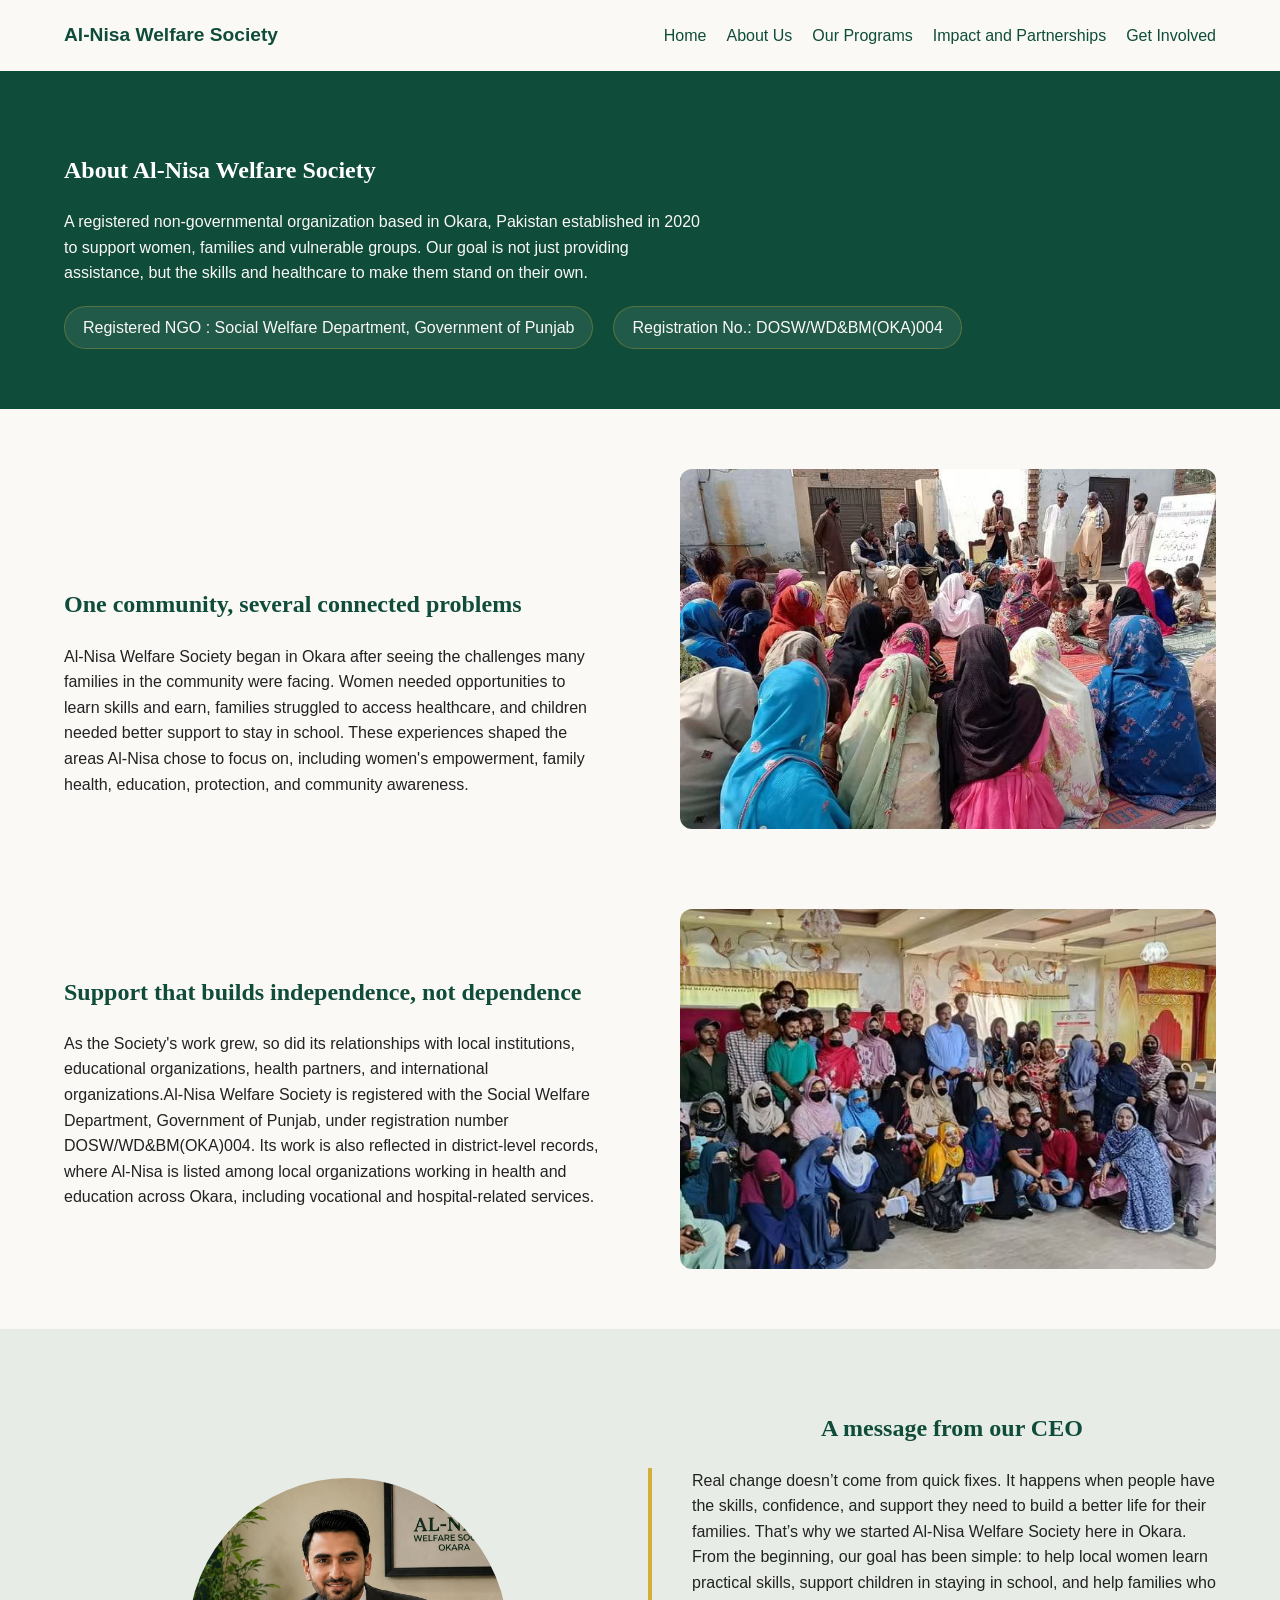
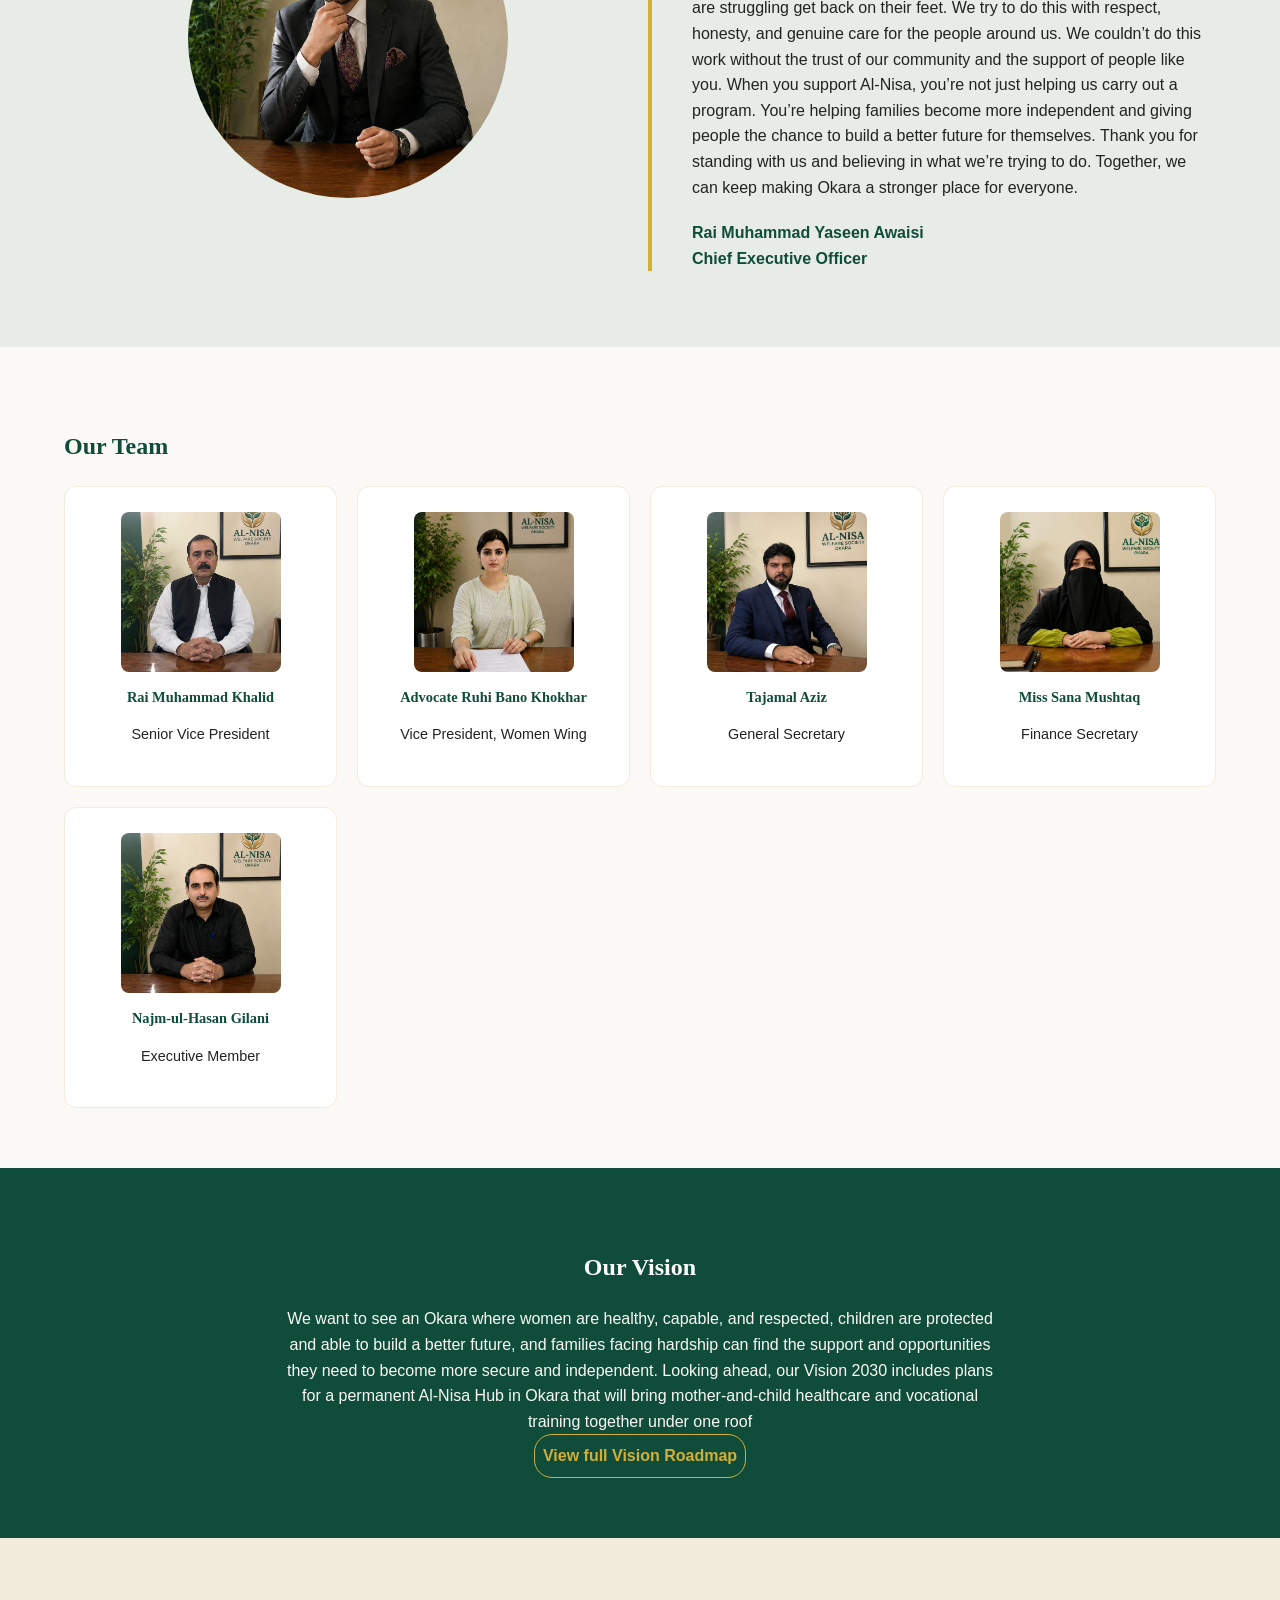
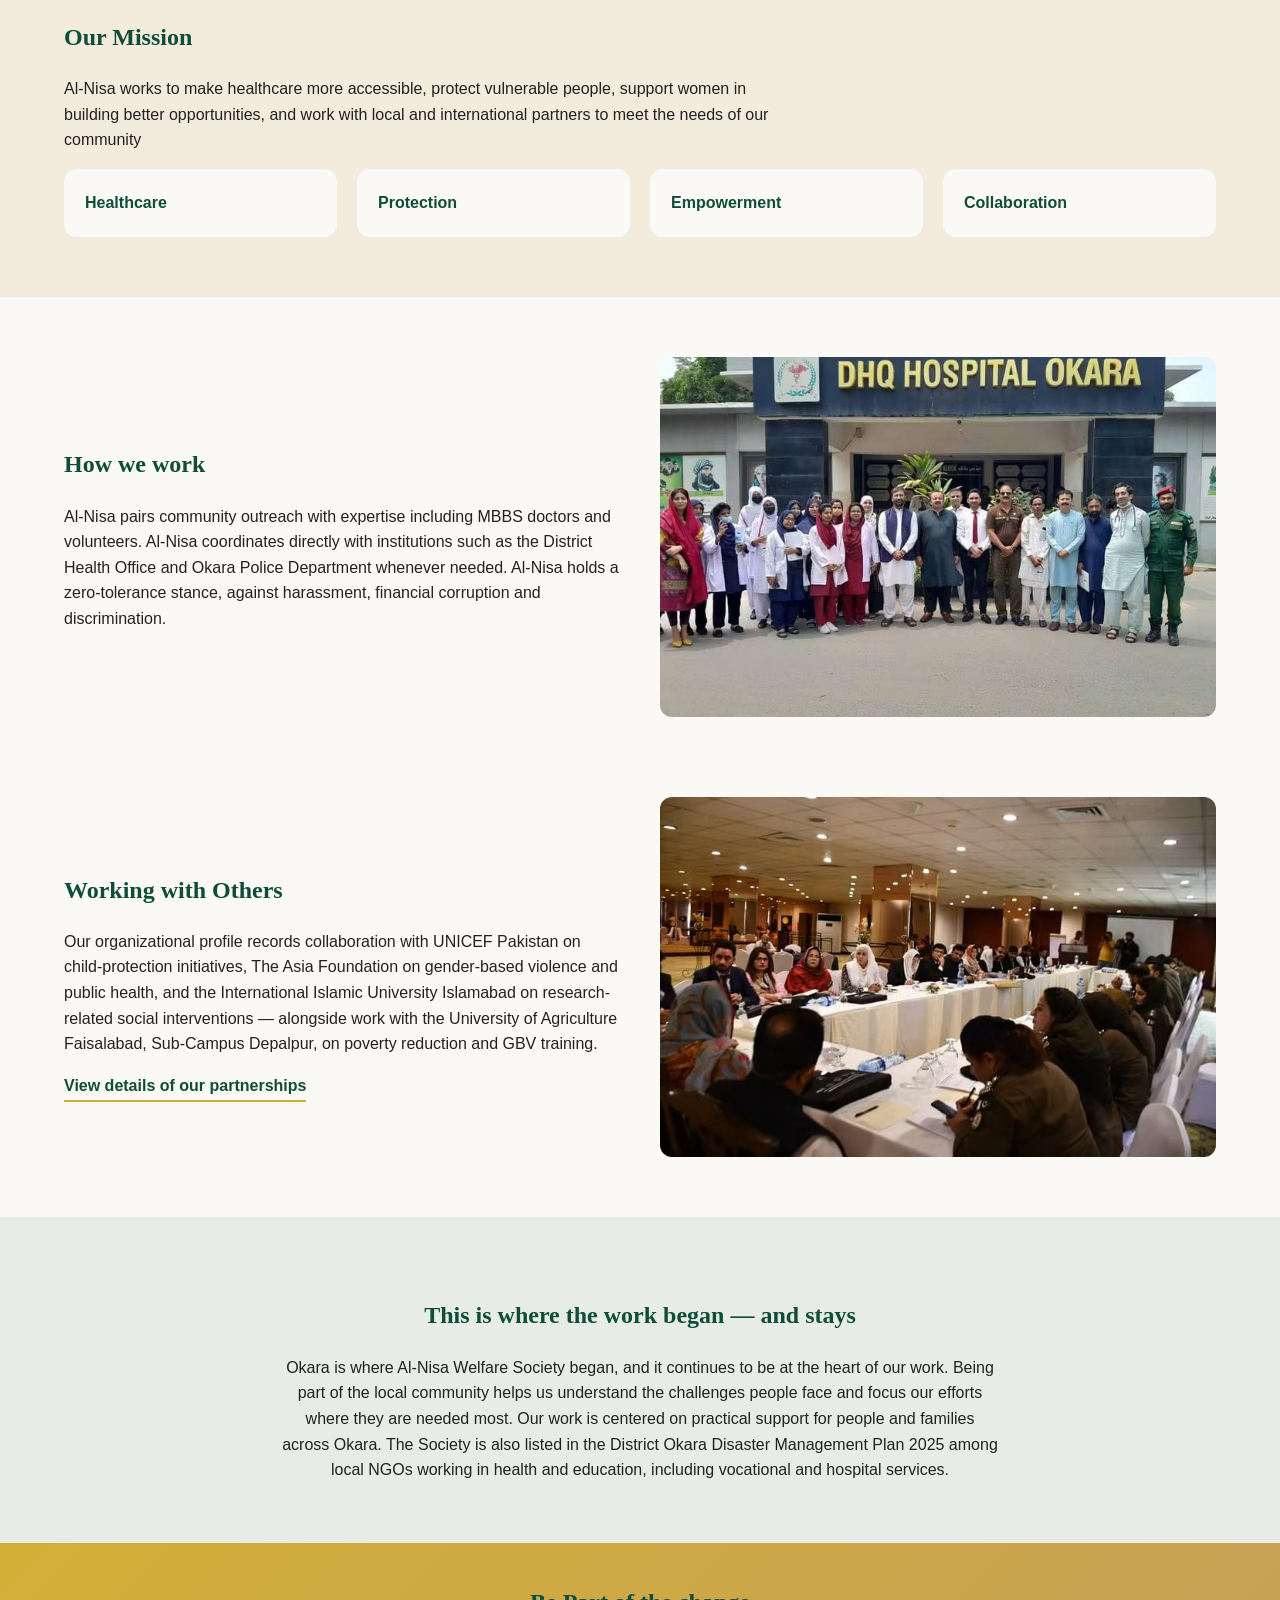
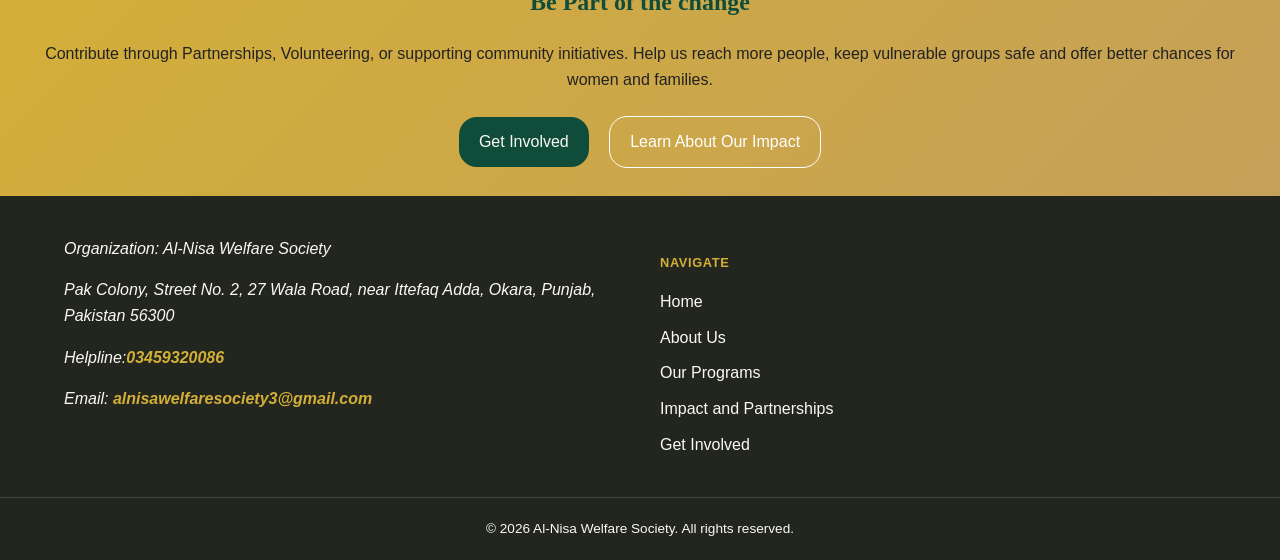
==== commit f5eb725b: "Polish and optimize website" ====
--- a/about.html
+++ b/about.html
@@ -3,7 +3,8 @@
 <head>
     <meta charset="UTF-8">
     <meta name="viewport" content="width=device-width, initial-scale=1.0">
-    <title>About Us | Al-Nisa Welfare Society </title>
+    <title>About Us | Al-Nisa Welfare Society</title>
+    <meta name="description" content="Learn about Al-Nisa Welfare Society, our work in Okara, our mission, community approach, partnerships, and commitment to supporting women, children, and vulnerable families.">
     <link rel="stylesheet" href="style.css">
 </head>
 <body>
@@ -49,7 +50,7 @@
      </div>
     </section>
     <section id="ceo-message">
-        <div class="ceo-image"><img src="images/CEO.jpeg" alt="Rai Muhammad Yaseen Awais, Chief Executive Officer "></div>
+        <div class="ceo-image"><img src="images/CEO.jpeg" alt="Rai Muhammad Yaseen Awaisi,Chief Executive Officer "></div>
          <div>
          <h2>A message from our CEO</h2>
          <div class="quote-wrap">
@@ -57,7 +58,7 @@
          That’s why we started Al-Nisa Welfare Society here in Okara. From the beginning, our goal has been simple: to help local women learn practical skills, support children in staying in school, and help families who are struggling get back on their feet. We try to do this with respect, honesty, and genuine care for the people around us.
          We couldn’t do this work without the trust of our community and the support of people like you. When you support Al-Nisa, you’re not just helping us carry out a program. You’re helping families become more independent and giving people the chance to build a better future for themselves.
          Thank you for standing with us and believing in what we’re trying to do. Together, we can keep making Okara a stronger place for everyone.</p>
-         <p class="quote-sign">Rai Muhammad Yaseen Awaisi
+         <p class="quote-sign">Rai Muhammad Yaseen Awaisi<br>
          Chief Executive Officer</p>
         </div>
          </div>
@@ -161,6 +162,6 @@
         </div>
        <p>&copy; 2026 Al-Nisa Welfare Society. All rights reserved.</p>   
     </footer>  
-        
+     <script src="js/nav.js"></script>
 </body>
 </html>
--- a/style.css
+++ b/style.css
@@ -28,7 +28,6 @@
     background-color: var(--cream);
     color: var(--dark);
     font-family: var(--body-font);
-    overflow-x: hidden;
     line-height: 1.6;
 }
 section {
@@ -38,6 +37,7 @@
     color: var(--primary-green);
     font-family: var(--heading-font);
 }
+/* home page */
 header {
     background-color: var(--cream);
     padding: 20px 5%;
@@ -99,12 +99,6 @@
     color: white;
     padding: var(--space-xl) 5%;
 }
-/* #hero h1 {
-    color: white;
-    font-size: 3rem;
-     max-width: 800px; 
-    font-family: var(--heading-font);
-} */
  #hero h1 {
     font-size: clamp(2rem, 6vw, 3rem);
     color: white;
@@ -139,8 +133,6 @@
     border-radius: 12px;
 }
 #intro {
-    /* display: flex;
-    flex-direction: row; */
     display: grid;
     grid-template-columns: 0.9fr 1.1fr;
     gap: var(--space-md);
@@ -191,10 +183,6 @@
      flex-direction: column; 
      gap: var(--space-md);
      background-color: var(--primary-green);
-
-    /* display: grid;
-    grid-template-columns: repeat(auto-fit, minmax(150px,1fr));
-    gap:var(--space-md) ; */
 }
 #impact dl > div {
      display: flex;
@@ -204,11 +192,6 @@
     gap: var(--space-sm);
     border-bottom: 1px solid var(--gold);
     padding: var(--space-md) 4px;
-    
-    /* background-color: white;
-    border: 2px solid var(--gold);
-    border-radius: 8px;
-    padding: 30px; */
 }
 #impact dt {
     color:var(--gold);
@@ -242,6 +225,7 @@
     border-radius: 12px;
     color: black;
 }
+/* about page */
 #about-hero {
     background-color: var(--primary-green);
     color: var(--cream);
@@ -264,23 +248,15 @@
 }
 .credentials li {
     background: rgba(255, 255, 255, 0.08);
-    border: 1px solid var(--bronze);
+    border: 1px solid  rgba(212,175,55,0.3);
     border-radius: 100px;
     padding: 8px 18px;
 }
- /* #our-team {
-    background-color: white;
-    padding: 25px;
-    border: 1px solid var(--sand);
-    border-radius: 12px;
-
- } */
   #our-story {
     background-color: var(--cream);
   }
   .story-block {
     display: grid;
-    /* grid-template-columns: 1.1fr 0.9fr; */
     grid-template-columns: repeat(auto-fit, minmax(250px,1fr));
     gap: var(--space-xl);
     align-items: center;
@@ -318,15 +294,6 @@
     margin-top: var(--space-md);
     font-weight: bold;
 }
-/* .ceo-image img {
-    height: 220px;
-    width: 220px;
-    object-fit: cover;
-    object-position: top;
-      border-radius: 50%; 
-      max-width: 100%;   
-    margin: 0 auto;
-} */
 .ceo-image {
     display: flex;
     align-items: center;
@@ -426,6 +393,7 @@
     text-align: center;
     margin: var(--space-sm) auto 0;
  }
+ /* programs page */
  #programs-hero { 
     background: var(--primary-green); 
     color: white;
@@ -453,8 +421,7 @@
     border-bottom: 1px solid var(--line);
  }
   .program:last-of-type { border-bottom: none; }
-  .program.reverse { order: 2; }
-  @media (max-width: 860px) { .program, .program.reverse{ grid-template-columns: 1fr; order: 0; } }
+   .program.reverse { order: 2; }
   .program h2 { 
     font-size: 1.6rem; 
     margin-bottom: var(--space-sm);
@@ -521,10 +488,6 @@
   #program-health .program, #program-child .program { 
     border-bottom: none; 
 }
-  /* .sub-split { display: grid; grid-template-columns: 1fr 1fr; gap: var(--space-lg); margin-top: var(--space-lg); }
-  @media (max-width: 700px) { .sub-split { grid-template-columns: 1fr; } }
-  .sub-split > div { background: white; border: 1px solid var(--line); border-radius: var(--radius); padding: var(--space-md); } */
-
   #partners { 
     background: var(--primary-green); 
     color: var(--cream);
@@ -578,8 +541,9 @@
      max-width: 640px; 
      margin: var(--space-sm) auto var(--space-md); 
 }
+/* impact and partnership */
   #impact-hero { 
-    background: var(--forest-deep); 
+    background: var(--primary-green); 
     color: white; 
     padding-bottom: 0; 
 }
@@ -605,7 +569,6 @@
 }
   .ribbon-item { 
     text-align: center; 
-    /* padding: var(--space-md) var(--space-sm);  */
     border-right: 1px solid rgba(255,255,255,0.08); 
 }
   .ribbon-item:last-child { 
@@ -629,9 +592,6 @@
     max-width: 720px; 
     margin-bottom: var(--space-lg); 
 }
-  /* .section-head p { 
-    margin-top: 8px; 
-} */
   .metric-grid { 
     display: grid; 
     grid-template-columns: repeat(auto-fit, minmax(230px,1fr)); 
@@ -766,14 +726,14 @@
   line-height: 1;
 }
 
-  /* operational pillars */
   #pillars { 
     background: var(--cream); 
 }
   .pillar-grid { 
     display: grid; 
     grid-template-columns: repeat(auto-fit, minmax(230px,1fr)); 
-    gap: var(--space-md); }
+    gap: var(--space-md); 
+ }
   .pillar-card { 
     background: var(--sage); 
     border-radius: var(--radius); 
@@ -857,7 +817,6 @@
   margin-bottom: var(--space-lg); 
 }
   .section-head p { 
-  /* color: #4a4a44;  */
   margin-top: 8px; 
 }
   .ways-grid { 
@@ -876,7 +835,6 @@
 }
   .way-card p { 
   font-size: 0.92rem; 
-  /* color: #4a4a44;  */
 }
   .way-card a { 
   color: var(--primary-green); 
@@ -896,8 +854,6 @@
   gap: var(--space-xl); 
   align-items: start; 
 }
-  @media (max-width: 860px) { .form-grid { grid-template-columns: 1fr; } }
-
   .volunteer-form { 
   background: white; 
   border: 1px solid var(--line); 
@@ -909,7 +865,6 @@
   margin-bottom: 6px; 
   }
   .volunteer-form > p { 
-  /* color: #4a4a44;  */
   font-size: 0.92rem; 
    margin-bottom: var(--space-md); 
   }
@@ -944,7 +899,6 @@
 }
   .form-note { 
   font-size: 0.8rem; 
-  /* color: #6b6152;  */
   margin-top: var(--space-sm); 
 }
   .submit-btn {
@@ -968,6 +922,12 @@
   border-radius: var(--radius); 
   padding: var(--space-lg); 
 }
+.map-embed {
+  width: 100%;
+  height: 320px;
+  border: 0;
+  border-radius: var(--radius);
+}
   .contact-card h2 { 
   color: white; 
   font-size: 1.3rem; 
@@ -1008,7 +968,6 @@
   max-width: 620px; 
   margin: var(--space-sm) 
   auto 0; 
-  /* color: #4a4a44;  */
 }
   .support-cta { 
   display: inline-block; 
@@ -1070,6 +1029,10 @@
 }
 footer ul {
     list-style: none;
+    margin: 0;
+    padding: 0;
+    display: grid;
+    gap: 10px;
 }
 footer > p {
     border-top: 1px solid rgba(250,249,246,0.15);
@@ -1077,6 +1040,13 @@
     margin: 0;
     text-align: center;
     font-size: 0.85rem;
+}
+footer address p {
+    margin: 0 0 var(--space-sm);
+}
+
+footer address p:last-child {
+    margin-bottom: 0;
 }
 .menu-toggle {
   display: none;
@@ -1101,7 +1071,8 @@
         flex-direction: column;
     }
 }
-@media (max-width: 700px) {
+
+ @media (max-width: 700px) {
   #intro {
     grid-template-columns: 1fr;
     padding: var(--space-md);
@@ -1109,10 +1080,18 @@
   #intro div {
     padding: var(--space-sm);
   }
-}
-@media (max-width: 700px) {
-    #ceo-message {
-        grid-template-columns: 1fr;
-        gap: var(--space-lg);
-    }
+  #ceo-message {
+    grid-template-columns: 1fr;
+    gap: var(--space-lg);
+  }
+}
+
+@media (max-width: 860px) {
+  .program, .program.reverse {
+    grid-template-columns: 1fr;
+    order: 0;
+  }
+  .form-grid {
+    grid-template-columns: 1fr;
+  }
 }
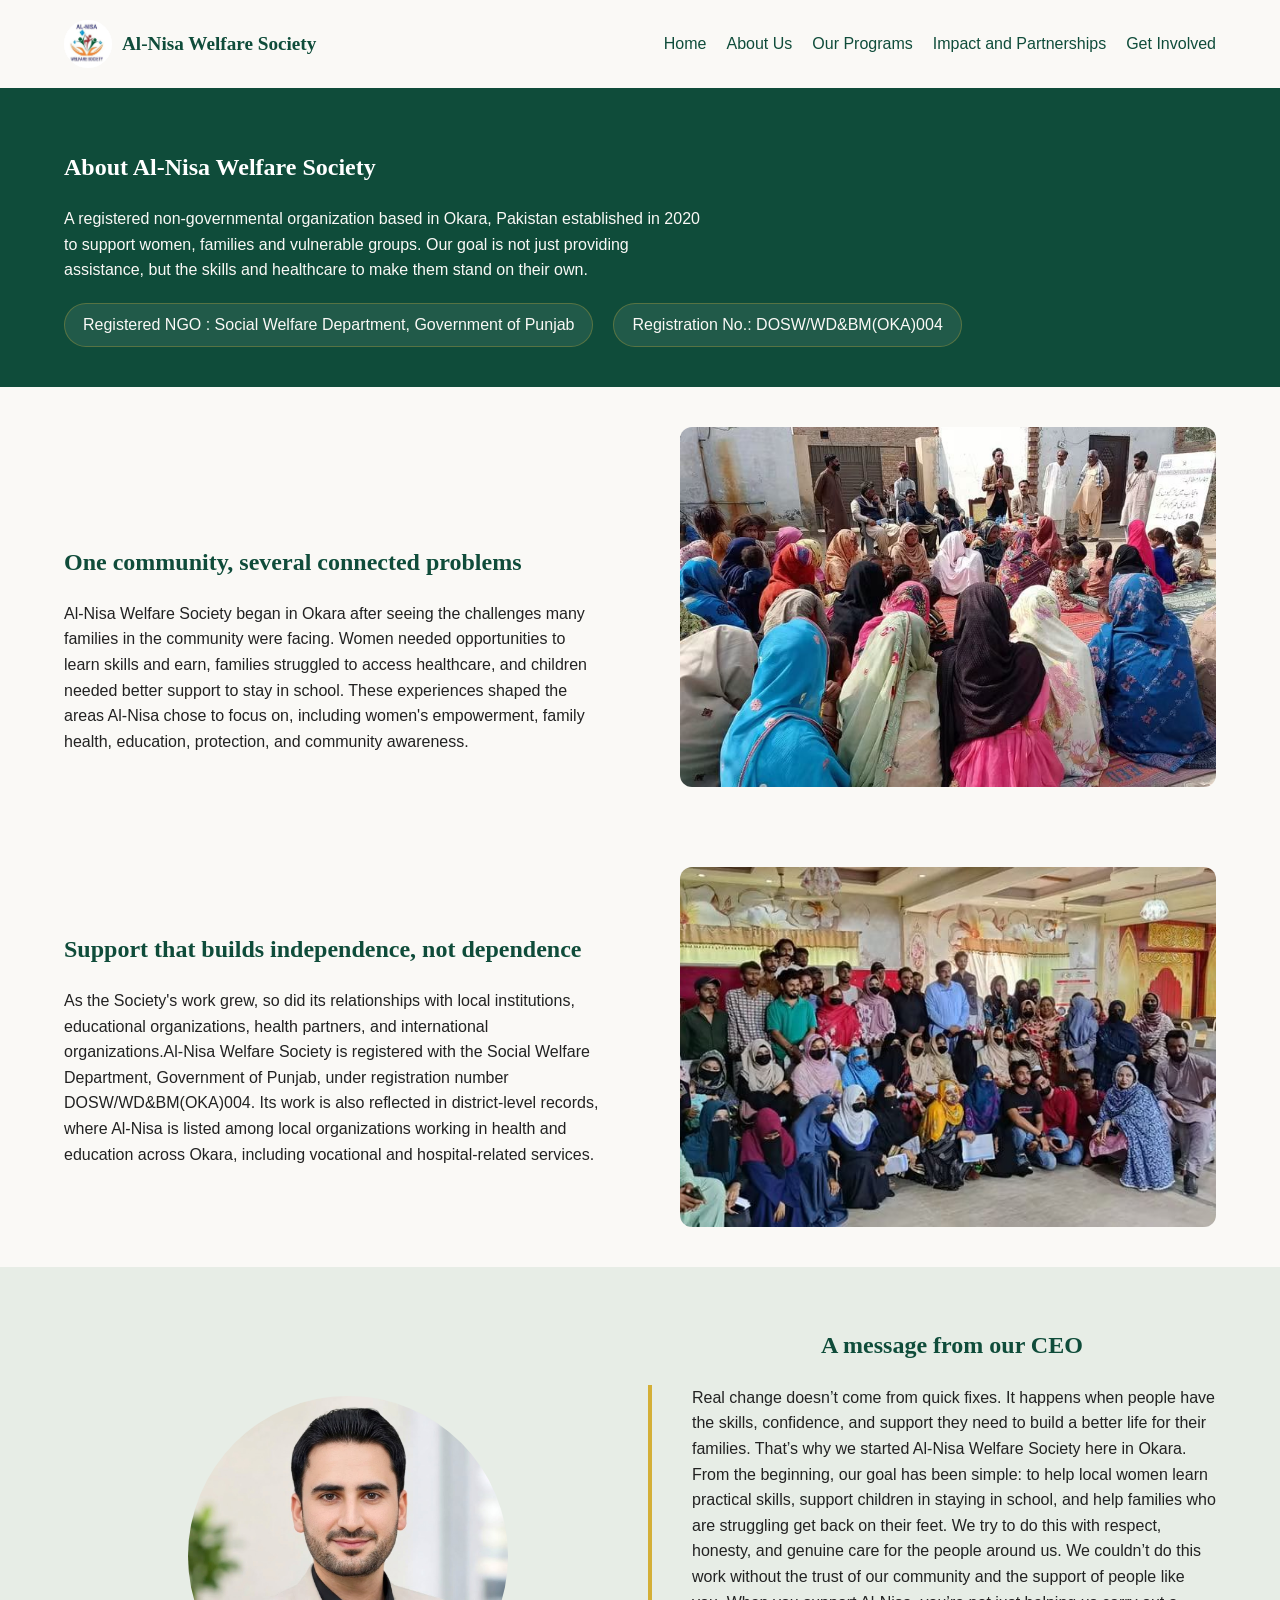
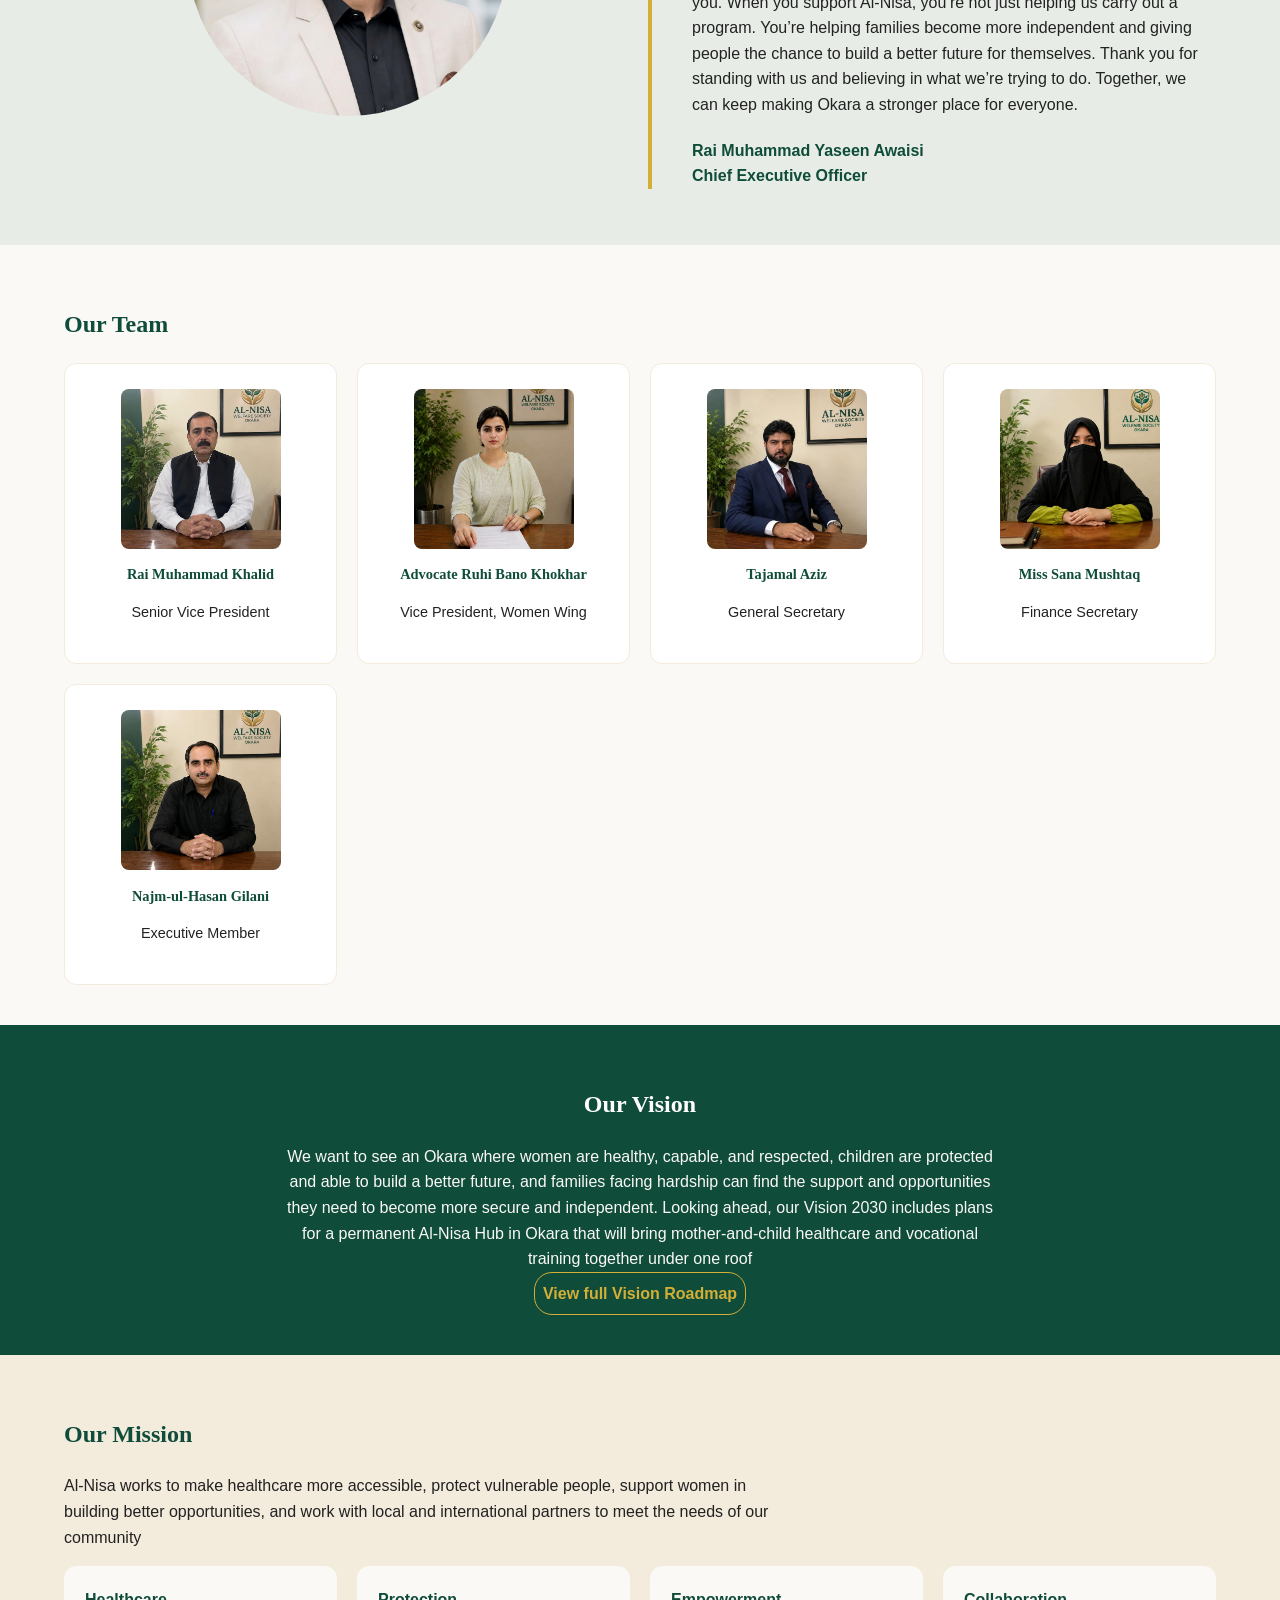
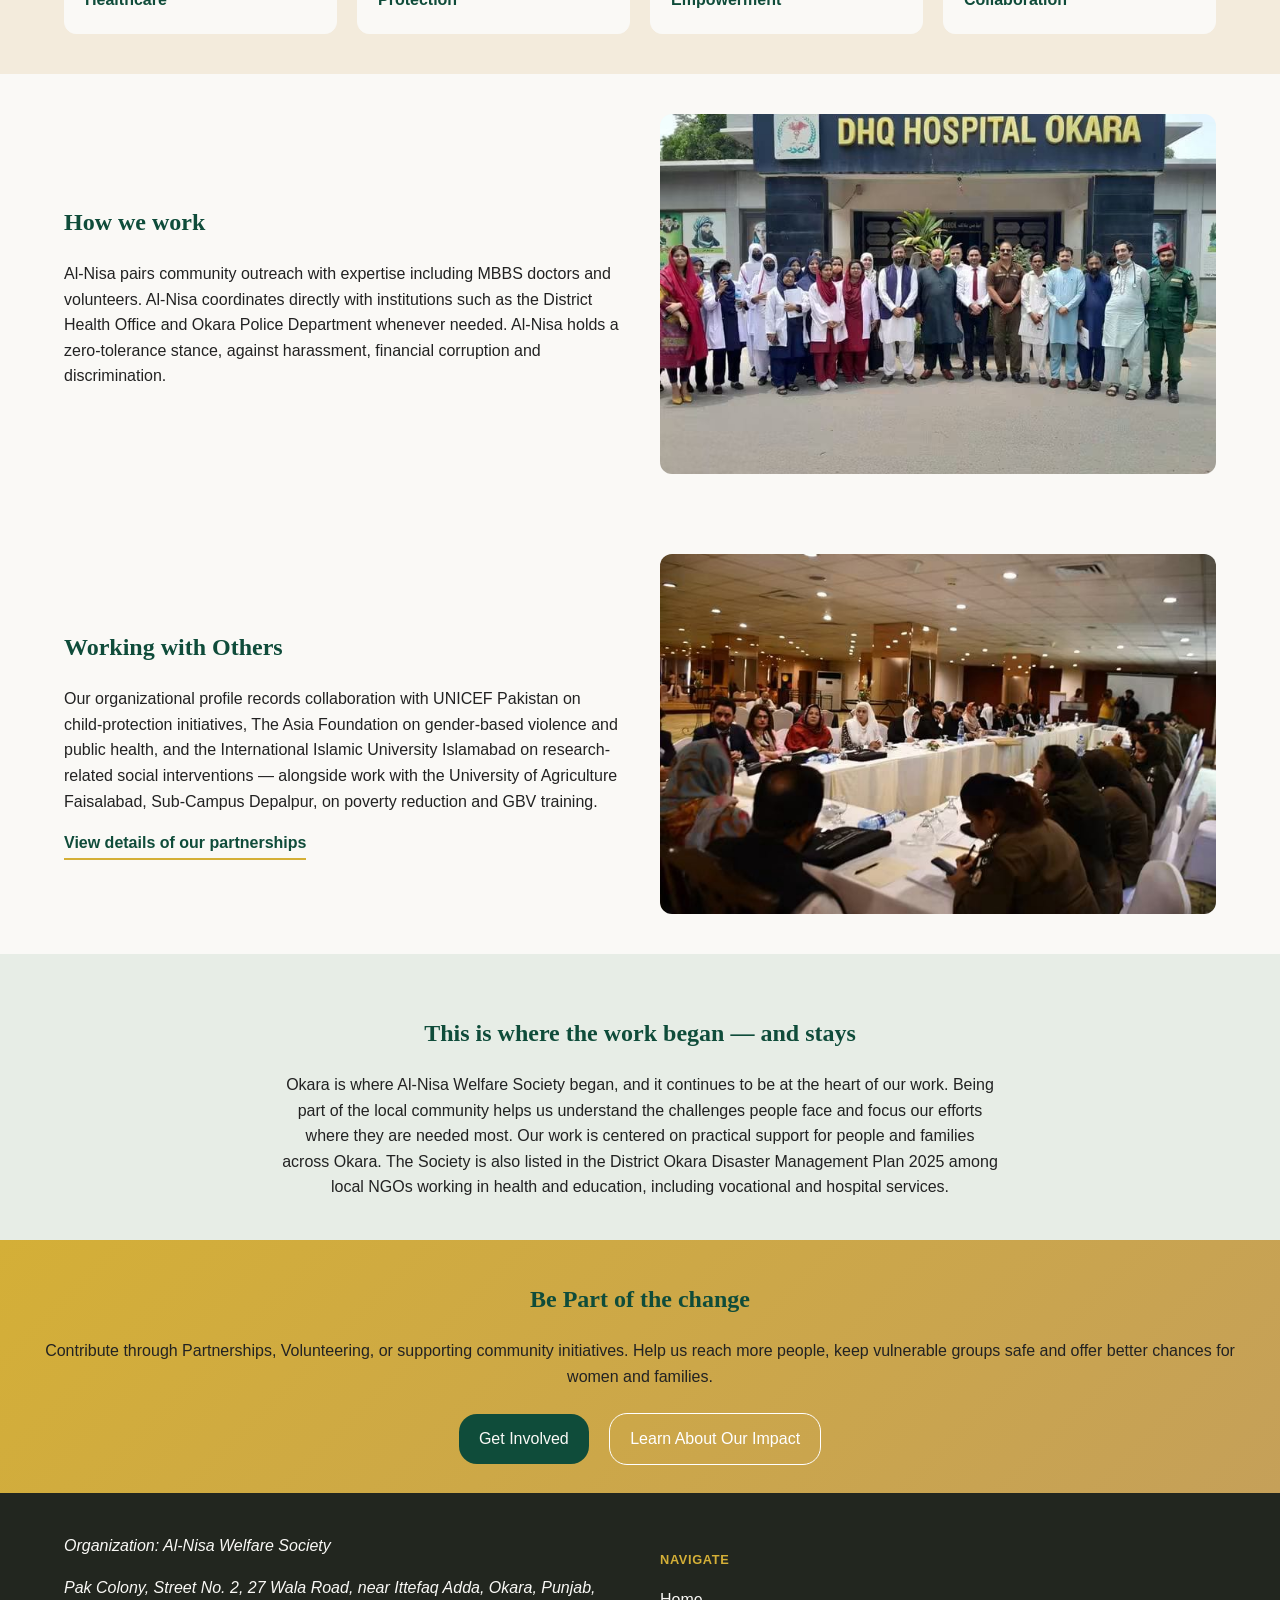
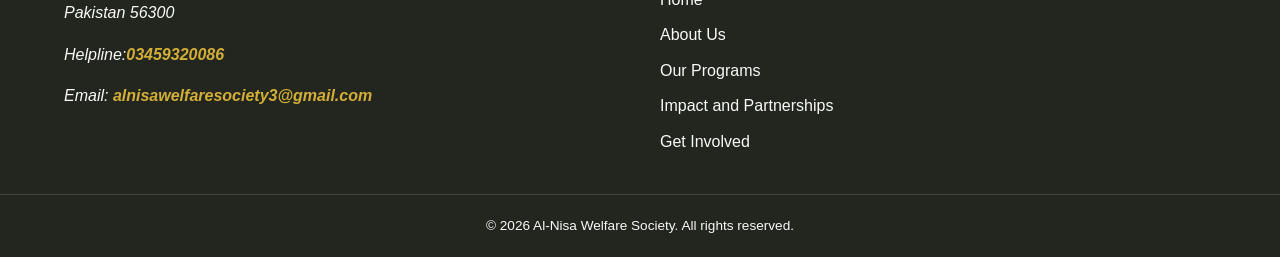
==== commit 3d45c83d: "Add carousels and lightbox" ====
--- a/about.html
+++ b/about.html
@@ -9,7 +9,9 @@
 </head>
 <body>
     <header>
-        <a href="index.html">Al-Nisa Welfare Society</a>
+        <a href="index.html" class="brand">
+       <span class="brand-logo"><img src="images/AlNisaLogo.jpeg" alt="Al-Nisa Welfare Society logo"></span>
+       <span class="brand-name">Al-Nisa Welfare Society</span></a>
         <nav>
         <button class="menu-toggle" id="menuToggle" aria-label="Open navigation" aria-expanded="false">
         ☰
@@ -50,7 +52,7 @@
      </div>
     </section>
     <section id="ceo-message">
-        <div class="ceo-image"><img src="images/CEO.jpeg" alt="Rai Muhammad Yaseen Awaisi,Chief Executive Officer "></div>
+        <div class="ceo-image"><img src="images/CEOImage.jpeg" alt="Rai Muhammad Yaseen Awaisi,Chief Executive Officer "></div>
          <div>
          <h2>A message from our CEO</h2>
          <div class="quote-wrap">
--- a/style.css
+++ b/style.css
@@ -31,7 +31,7 @@
     line-height: 1.6;
 }
 section {
-    padding:60px 5%;
+    padding:var(--space-lg) 5%;
 }
 h1, h2, h3, h4 {
     color: var(--primary-green);
@@ -47,6 +47,38 @@
     justify-content: space-between;
     align-items: center;
 }
+.brand {
+    display: flex;
+    align-items: center;
+    gap: 10px;
+    text-decoration: none;
+    color: var(--primary-green);
+}
+
+.brand-logo {
+    width: 48px;
+    height: 48px;
+    border-radius: 50%;
+    overflow: hidden;
+    background: white;
+    display: flex;
+    align-items: center;
+    justify-content: center;
+    flex-shrink: 0;
+}
+
+.brand-logo img {
+    width: 100%;
+    height: 100%;
+    object-fit: contain;
+}
+
+.brand-name {
+    font-family: Georgia, serif;
+    /* font-size: 1rem; */
+    font-weight: bold;
+    line-height: 1.2;
+}
 header > a {
     color: var(--primary-green);
     text-decoration: none;
@@ -97,7 +129,7 @@
     gap: var(--space-sm);
     background-color: var(--primary-green);
     color: white;
-    padding: var(--space-xl) 5%;
+    /* padding: var(--space-xl) 5%; */
 }
  #hero h1 {
     font-size: clamp(2rem, 6vw, 3rem);
@@ -132,13 +164,13 @@
     object-fit: cover;
     border-radius: 12px;
 }
-#intro {
+/* #intro {
     display: grid;
     grid-template-columns: 0.9fr 1.1fr;
     gap: var(--space-md);
     justify-content: flex-start;
     padding: var(--space-xl);
-}
+} */
 #intro div {
     padding: var(--space-lg);
 }
@@ -417,7 +449,7 @@
     display: grid; grid-template-columns: 1.05fr 0.95fr; 
     gap: var(--space-xl);
     align-items: start;
-    padding: var(--space-xl) 0; 
+    /* padding: var(--space-xl) 0;  */
     border-bottom: 1px solid var(--line);
  }
   .program:last-of-type { border-bottom: none; }
@@ -430,6 +462,27 @@
     font-size: 1.05rem;
     margin-top: var(--space-md); 
     margin-bottom: 6px; 
+}
+.program-gallery {
+    width: 100%;
+}
+
+.program-gallery-images {
+    display: grid;
+    gap: var(--space-sm);
+}
+
+.program-slide {
+    width: 100%;
+    height: 240px;
+    object-fit: cover;
+    border-radius: var(--radius);
+    display: block;
+}
+
+/* Hide carousel controls on desktop */
+.carousel-controls {
+    display: none;
 }
   .fact-box { 
     background: var(--cream); 
@@ -459,7 +512,7 @@
     background: var(--cream); 
 }
  #program-women img {
-    margin-bottom: var(--space-xl);
+    /* margin-bottom: var(--space-xl); */
     width: 100%;
     height: 40vh;
     object-fit: cover;
@@ -468,18 +521,18 @@
   #program-health { 
     background: var(--sage); 
 }
-#program-health img {
-    margin-bottom: var(--space-xl);
+  #program-health img {
+    /* margin-bottom: var(--space-xl); */
     width: 100%;
     height: 40vh;
     object-fit: cover;
     border-radius: 12px;
-}
+}  
   #program-child { 
     background: var(--sand);
  }
  #program-child img {
-    margin-bottom: var(--space-xl);
+    /* margin-bottom: var(--space-xl); */
     width: 100%;
     height: 40vh;
     object-fit: cover;
@@ -686,6 +739,52 @@
   margin-bottom: var(--space-sm);
   display: block;
 } 
+.partner-gallery .program-gallery-images {
+    display: block;
+}
+
+.partner-gallery .program-slide {
+    display: none;
+    width: 100%;
+    height: 180px;
+    object-fit: cover;
+    border-radius: 8px;
+}
+
+.partner-gallery .program-slide.active {
+    display: block;
+}
+
+.partner-gallery .carousel-controls {
+    display: flex;
+    align-items: center;
+    justify-content: center;
+    gap: 14px;
+    margin-top: 10px;
+}
+
+.partner-gallery .carousel-prev,
+.partner-gallery .carousel-next {
+    width: 38px;
+    height: 38px;
+    border: 1px solid var(--line);
+    border-radius: 50%;
+    background: white;
+    color: var(--primary-green);
+    font-size: 1rem;
+    cursor: pointer;
+
+    display: flex;
+    align-items: center;
+    justify-content: center;
+}
+
+.partner-gallery .carousel-counter {
+    min-width: 40px;
+    text-align: center;
+    font-size: 0.8rem;
+    color: var(--primary-green);
+}
 .zoomable {
   cursor: zoom-in;
 }
@@ -1053,6 +1152,18 @@
 }
 @media (max-width: 768px) {
 
+    .brand-logo {
+        width: 42px;
+        height: 42px;
+    }
+
+    .brand-name {
+        font-size: 0.9rem;
+    }
+
+}
+@media (max-width: 768px) {
+
     .menu-toggle {
         display: block;
         background: none;
@@ -1094,4 +1205,78 @@
   .form-grid {
     grid-template-columns: 1fr;
   }
+}
+@media (max-width: 768px) {
+
+    .program-gallery .program-slide {
+        display: none;
+    }
+
+    .program-gallery .program-slide.active {
+        display: block;
+    }
+    .program-gallery-images {
+        display: block;
+        position: relative;
+    }
+    .program-slide {
+        display: none;
+        width: 100%;
+        height: 240px;
+    }
+
+    .program-slide.active {
+        display: block;
+    }
+
+    .carousel-controls {
+        display: flex;
+        align-items: center;
+        justify-content: center;
+        gap: 18px;
+        margin-top: 10px;
+    }
+
+    .carousel-prev,
+    .carousel-next {
+        width: 42px;
+        height: 42px;
+        border: 1px solid var(--line);
+        border-radius: 50%;
+        background: white;
+        color: var(--primary-green);
+        font-size: 1.2rem;
+        cursor: pointer;
+        display: flex;
+        align-items: center;
+        justify-content: center;
+    }
+
+    .carousel-prev:hover,
+    .carousel-next:hover {
+        background: var(--primary-green);
+        color: white;
+    }
+
+    .carousel-counter {
+        min-width: 45px;
+        text-align: center;
+        font-size: 0.85rem;
+        color: var(--primary-green);
+    }
+}
+@media (min-width: 769px) {
+
+    .partner-gallery .carousel-controls {
+        display: flex;
+    }
+
+    .partner-gallery .program-slide {
+        display: none;
+    }
+
+    .partner-gallery .program-slide.active {
+        display: block;
+    }
+
 }
